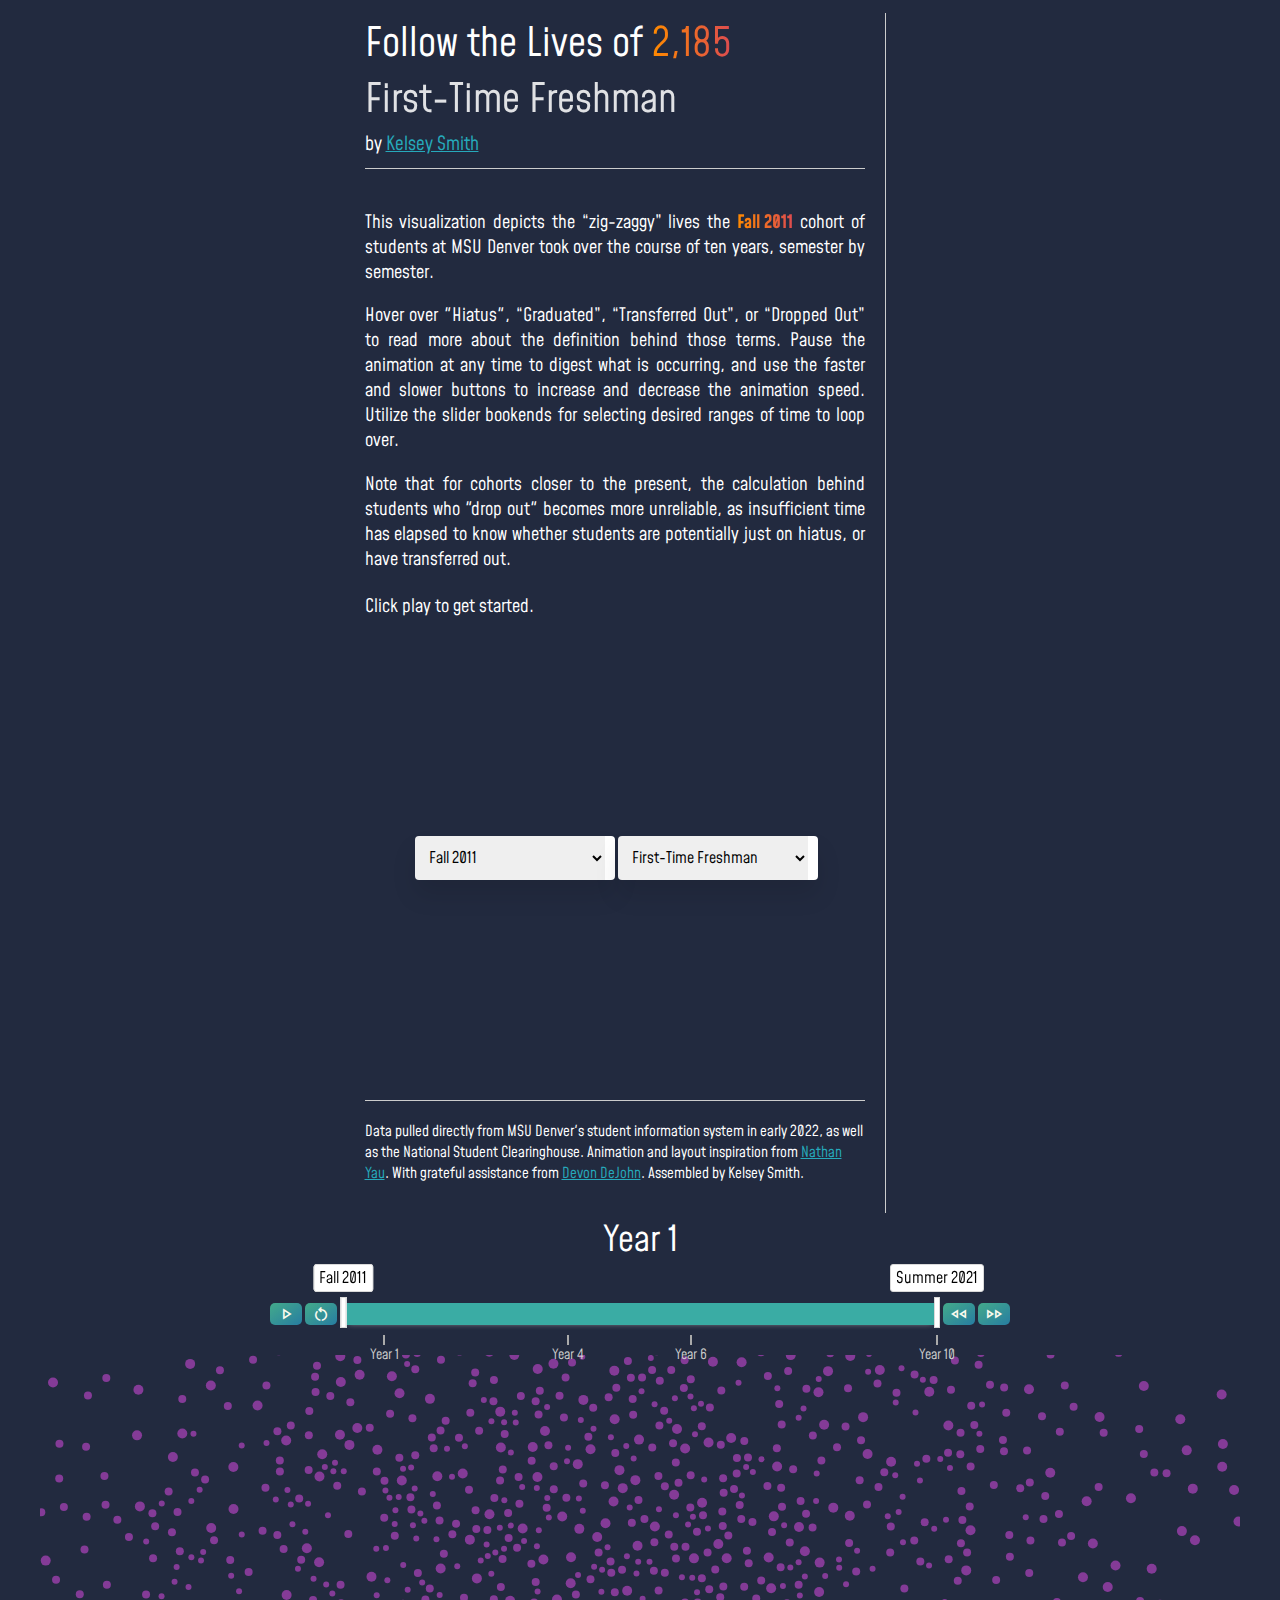
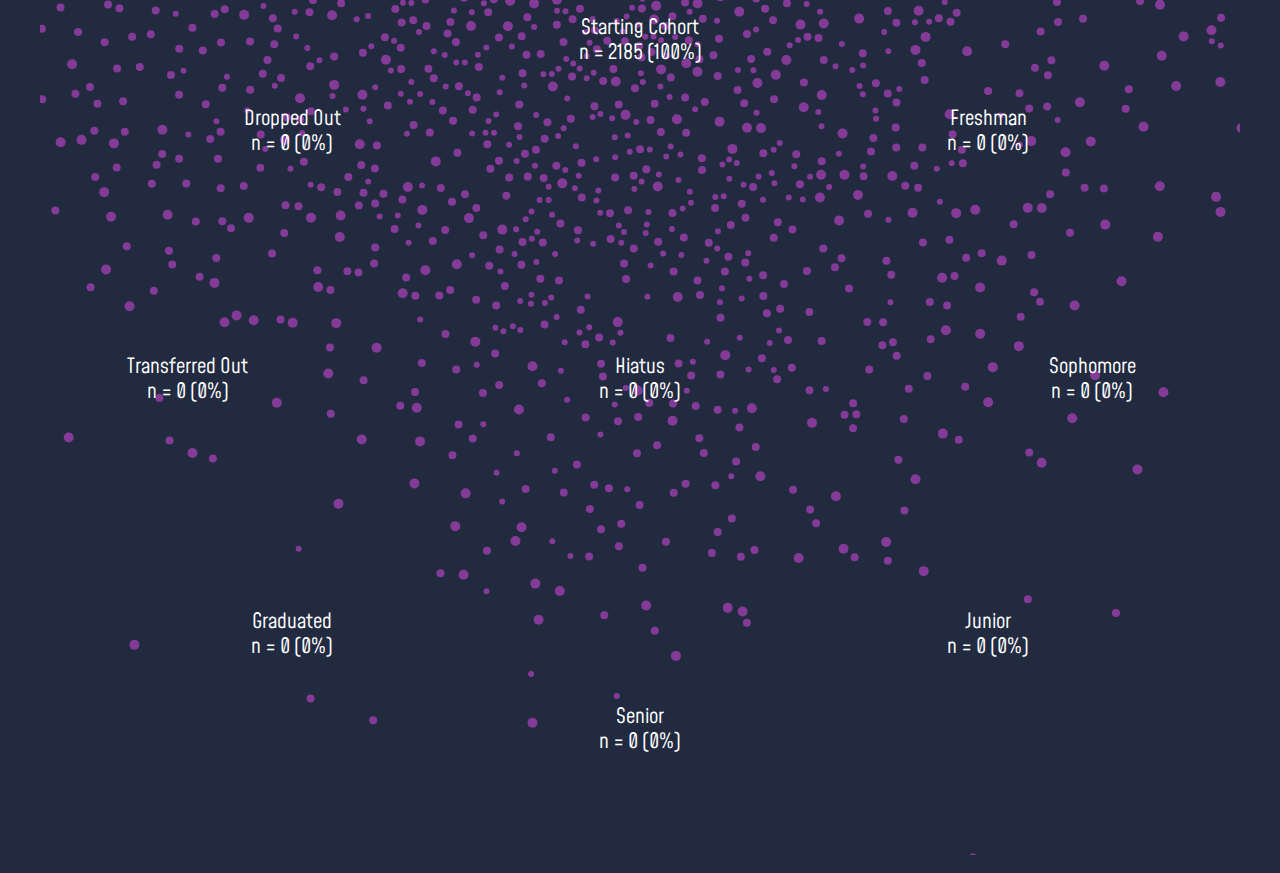
==== index.html @ 48edd8a7 "updates sabbatical terminology to hiatus" ====
<!DOCTYPE html>

<head>
  <meta charset="utf-8" />
  <title>The Lives of Students</title>
  <link rel="stylesheet" href="./style/style.css" type="text/css" media="screen" />
  <link rel="stylesheet" href="./style/nouislider.css" type="text/css" media="screen" />
  <!-- font for labels -->
  <link rel="preconnect" href="https://fonts.googleapis.com" />
  <link rel="preconnect" href="https://fonts.gstatic.com" crossorigin />
  <link
    href="https://fonts.googleapis.com/css2?family=Dosis&family=Mohave&family=Truculenta:opsz,wght@12..72,300&display=swap"
    rel="stylesheet" />
  <!-- end of font for labels -->
  <!-- button icons -->
  <link rel="stylesheet"
    href="https://fonts.googleapis.com/css2?family=Material+Symbols+Outlined:opsz,wght,FILL,GRAD@20..48,100..700,0..1,-50..200" />
  <!-- end of button icons -->
</head>

<div id="main-wrapper">
  <div id="sidebar">
    <h1>
      <div id="main-title">Follow the Lives of <span id="num-students">&nbsp;</span>
        <div id="cohort-type">&nbsp;</div>
      </div>
    </h1>
    <h5>
      <div id="author"> by <a href="mailto:ksmit258@msudenver.edu" style="color: #26a9bb">Kelsey Smith</a></div>
    </h5>
    <h3>
      <p>
        This visualization depicts the “zig-zaggy” lives the <span id="cohort-year" style="opacity: 0"></span> cohort
        of students at MSU Denver took over the course of ten years, semester by semester.
      </p>
      <p>
        Hover over "Hiatus", “Graduated”, “Transferred Out”, or “Dropped Out” to read more about the definition
        behind those terms.
        Pause the animation at any time to digest what is occurring, and use the faster and slower buttons to increase
        and decrease the animation speed.
        Utilize the slider bookends for selecting desired ranges of time to loop over.
      </p>
      <p>
        Note that for cohorts closer to the present, the calculation behind students who "drop out" becomes more
        unreliable,
        as
        insufficient time has elapsed to know whether students are potentially just on hiatus, or have transferred out.
      </p>
    </h3>
    <pre>
      <div id="starting-note"><span class="start"></span></div>
      <div id="time-notes"><span class="note"></span></div>
    </pre>
    <div id="drop-down-menu-container">
      <select id="select-cohort" class="select-cohort" onchange="changeDataSource(this)">
        <option value="201150">Fall 2011</option>
        <option value="201250">Fall 2012</option>
        <option value="201350">Fall 2013</option>
        <option value="201450">Fall 2014</option>
        <option value="201550">Fall 2015</option>
        <option value="201650">Fall 2016</option>
        <option value="201750">Fall 2017</option>
        <option value="201850">Fall 2018</option>
      </select>
      <select id="select-student-type" class="select-cohort" onchange="changeDataSource(this)">
        <option value="ftf">First-Time Freshman</option>
        <option value="trans">Transfer Students</option>
      </select>
    </div>

    <div id="source">
      Data pulled directly from MSU Denver's student information system in early 2022, as well as the National Student
      Clearinghouse. Animation and layout inspiration from
      <a href="https://flowingdata.com/2015/12/15/a-day-in-the-life-of-americans/" style="color: #26a9bb">Nathan
        Yau</a>. With grateful assistance from <a href="https://github.com/ddejohn" style="color: #26a9bb">Devon
        DeJohn</a>.
      Assembled by Kelsey Smith.
    </div>
  </div>
  <div id="animation-area">
    <h2 id="yrcount">Year <span class="cnt">1</span></h2>
    <div class="inline-div">
      <div id="left-button-container" style="font-variation-settings: 'FILL' 1, 'wght' 400, 'GRAD' 0; cursor: pointer">
        <button id="toggleId" class="material-symbols-outlined" style="font-size: 20px; color: #fbfbee"
          onclick="togglePlayPause()">play_arrow</button>
        <button id="reset" class="material-symbols-outlined"
          style="font-size: 20px; color: #fbfbee">restart_alt</button>
      </div>
      <div class="slidecontainer" style="text-align: center">
        <div id="termSlider"></div>
      </div>
      <div id="right-button-container" style="font-variation-settings: 'FILL' 1, 'wght' 400, 'GRAD' 0; cursor: pointer">
        <div class="spd-tooltip">
          <button id="slower" class="material-symbols-outlined" style="font-size: 20px; color: #fbfbee">
            fast_rewind
          </button>
          <span class="tooltiptext">
            <h4 id="transition-speed1">Transition Speed: <br><span class="spd"></span> seconds</h4>
          </span>
        </div>
        <div class="spd-tooltip">
          <button id="faster" class="material-symbols-outlined" style="font-size: 20px; color: #fbfbee">
            fast_forward
          </button>
          <span class="tooltiptext">
            <h4 id="transition-speed2">Transition Speed: <br><span class="spd"></span> seconds</h4>
          </span>
        </div>
      </div>
    </div>
    <div id="chart"></div>
  </div>
</div>

<!-- <script src="js/d3.v5.min.js"></script>
<script src="js/moving_bubbles_script.js" type="text/javascript"></script> -->

<script src="./js/nouislider.js" type="text/javascript"></script>
<script src="./js/d3.v5.min.js" type="text/javascript"></script>
<script src="./js/cohort_time_notes.js" type="text/javascript"></script>
<script src="./js/moving_bubbles.js" type="text/javascript"></script>
---- style/style.css ----
body {
  font-family: 'Mohave', sans-serif;
  background: #222a3f;
}

#main-wrapper {
  margin: auto;
  margin-top: 1%;
  width: 100%;
  text-align:center;
}
#sidebar{
  display: inline-block;
  width: 500px;
  margin-right: 30px;
  padding-right: 20px;
  border-right: 1px solid #ccc;
  height: 1200px;
  text-align: left;
}
#animation-area{
  vertical-align:top;
  display: inline-block;
  width: 1200px;
}
#time-notes {
  position: relative;
  color: #fff; 
  padding-left: 20px; 
  padding-right: 20px;
  font-style: italic;
  font-weight: 400; 
  font-size: 1.15em; 
  line-height: 1.4em;
  padding-top: 0px;
  padding-bottom: 0px;
  height: 110px;
}
#source {
  position: absolute;
  border-top: 1px solid #ccc;
  padding-top: 20px;
  top: 1100px;
  font-size: 15px;
  line-height: 1.4em;
  width: 500px;
  color: white;
}
#chart {
  margin: 0px auto;
}
#starting-note {
  font-weight: bold;
  font-size: 1.15em;
	padding: 3px 0px;
	font-weight: normal;
  text-align: left;
  margin-top: -40px;
  margin-bottom: 0px;
  color: #fff;
}
#left-button-container{
  margin-top: 20px;
  width: 25%;
  text-align: right;
  padding-right: 2.5px;
}
#right-button-container{
  margin-top: 20px;
  width: 25%;
  text-align: left;
  padding-left: 2.5px;
}
#toggleId, #slower, #reset, #faster{
  border-radius: 5px;
  /* padding: 1px 15px; */
  background-image: linear-gradient(to bottom right, #43AA8B, #277DA1);
  border: #277DA1;
}
#toggleId:hover, #slower:hover, #play:hover, #pause:hover, #reset:hover, #faster:hover{
  background-color: #ca7878;
  cursor: pointer;
  background-image: linear-gradient(to bottom right, #CE4257, #FF9B54);
}
#toggleId:active, #slower:active, #reset:active, #faster:active {
  transform: translateY(5px);
}
.inline-div {
  display: flex;
  text-align: center;
  margin-bottom: 0px;
}

#num-students {
  background: linear-gradient(to right, #ff8a00 0%, #dd4c4f 100%);
  -webkit-background-clip: text;
  -webkit-text-fill-color: transparent;
  display: inline-block;
  /* font-weight: bold; */
}

#cohort-year {
  /* background: linear-gradient(to bottom right, #43AA8B, #277DA1); */
  background: linear-gradient(to right, #ff8a00 0%, #dd4c4f 100%);
  -webkit-background-clip: text;
  -webkit-text-fill-color: transparent;
  display: inline-block;
  font-weight: bold;
}

/* Tooltip hover formatting */
div.tooltip {
  color: white;
  position: absolute;
  text-align: left;
  width: 200px;
  padding: 5px;
  font-size: 16px; 
  font-family: 'Mohave', sans-serif;;
  background: #267e79;
  border: 1px solid #5a6164;
  pointer-events: none;
  border-radius: 5px;
}

/* General text formatting */
text {
  font-size: 1.3em;
  fill: #fff;
}
h1 {
	font-size: 2.5em;
	padding: 3px 0px;
	font-weight: normal;
  text-align: left;
  margin-top: 0px;
  margin-bottom: 0px;
  color: #fff;
  /* border-bottom: 1px solid #ccc; */
}
h2 {
	font-size: 2.2em;
	padding: 3px 0px;
	font-weight: normal;
  text-align: center;
  margin-top: 0px;
  margin-bottom: 15px;
  color: #fff;
  display: inline-block;
  text-align: center;
}
h3 {
	font-size: 1.15em;
	padding: 3px 0px;
	font-weight: normal;
  text-align: justify;
  margin-top: 20px;
  margin-bottom: 0px;
  color: #fff;
}
h4 {
	font-size: 1em;
	padding: 3px 0px;
	font-weight: normal;
  text-align: center;
  margin-top:0px;
  margin-bottom: 0px;
  color: rgb(65, 65, 65);
}
h5 {
	font-size: 1.2em;
  padding-bottom: 10px;
	font-weight: normal;
  text-align: left;
  margin-top: 0px;
  margin-bottom: 0px;
  color: #fff;
  border-bottom: 1px solid #ccc;
}
text {
  font-size: 1.3em;
  fill: #fff;
}

.slidecontainer {
  width: 50%;
  text-align: center;
  /* font-size: 20px; */
  margin-left: 4px;
  margin-right: 4px;
  margin-top: 20px;
  margin-bottom: 30px;
  position: relative;
  align-items: center;
}

/* Simulation speed tooltip container */
.spd-tooltip {
  position: relative;
  display: inline-block;
}

/* Simulation speed tooltip text */
.spd-tooltip .tooltiptext {
  visibility: hidden;
  width: 114px;
  background-color: #b6cbd4;
  color: rgb(65, 65, 65);
  text-align: center;
  border-radius: 5px;

  /* Position the tooltip text */
  position: absolute;
  z-index: 1;
  top: 125%;
  left: 50%;
  margin-left: -60px;

  /* Fade in tooltip */
  opacity: 0;
  transition: opacity 0.3s;
}

/* Simulation speed hover text */
.spd-tooltip:hover .tooltiptext {
  visibility: visible;
  opacity: 1;
}

/* Drop-down menu */
.select-cohort {
  font-family: 'Mohave', sans-serif;
  font-size: 16px;
  position: relative;
  padding: 10px;
  border: none;
  border-right: 10px solid #fff;
  outline: none;
  width: 200px;
  border-radius: 4px;
  box-shadow: 0 15px 25px rgba(0, 0, 0, 0.1);
}

#drop-down-menu-container{
  margin-left: 50px; /* [Sidebar width - 2 x drop-down width] / 2) */
}

/* Whitespace for timeNotes so the drop-downs won't shift */
pre {
  font-family: 'Mohave', sans-serif;
  width: 500px;
  white-space: pre-wrap;       /* Since CSS 2.1 */
  white-space: -moz-pre-wrap;  /* Mozilla, since 1999 */
  white-space: -pre-wrap;      /* Opera 4-6 */
  white-space: -o-pre-wrap;    /* Opera 7 */
  word-wrap: break-word;       /* Internet Explorer 5.5+ */
}
---- style/nouislider.css ----
/* 
Functional styling;
These styles are required for noUiSlider to function.
You don't need to change these rules to apply your design.
 */
 .noUi-target,
 .noUi-target * {
   -webkit-touch-callout: none;
   -webkit-tap-highlight-color: rgba(0, 0, 0, 0);
   -webkit-user-select: none;
   -ms-touch-action: none;
   touch-action: none;
   -ms-user-select: none;
   -moz-user-select: none;
   user-select: none;
   -moz-box-sizing: border-box;
   box-sizing: border-box;
 }
 .noUi-target {
   position: relative;
 }
 .noUi-base,
 .noUi-connects {
   width: 100%;
   height: 100%;
   position: relative;
   z-index: 1;
 }
 /* Wrapper for all connect elements. */
 .noUi-connects {
   overflow: hidden;
   z-index: 0;
 }
 .noUi-connect,
 .noUi-origin {
   will-change: transform;
   position: absolute;
   z-index: 1;
   top: 0;
   right: 0;
   height: 100%;
   width: 100%;
   -ms-transform-origin: 0 0;
   -webkit-transform-origin: 0 0;
   -webkit-transform-style: preserve-3d;
   transform-origin: 0 0;
   transform-style: flat;
 }
 /* Offset direction */
 .noUi-txt-dir-rtl.noUi-horizontal .noUi-origin {
   left: 0;
   right: auto;
 }
 /* Give origins 0 height/width so they don't interfere with clicking the connect elements. */
 .noUi-vertical .noUi-origin {
   top: -100%;
   width: 0;
 }
 .noUi-horizontal .noUi-origin {
   height: 0;
 }
 .noUi-handle {
   -webkit-backface-visibility: hidden;
   backface-visibility: hidden;
   position: absolute;
 }
 .noUi-touch-area {
   height: 100%;
   width: 100%;
 }
 .noUi-state-tap .noUi-connect,
 .noUi-state-tap .noUi-origin {
   -webkit-transition: transform 0.3s;
   transition: transform 0.3s;
 }
 .noUi-state-drag * {
   cursor: inherit !important;
 }
 /* Slider size and handle placement; */
 .noUi-horizontal {
   height: 22px;
 }
 .noUi-horizontal .noUi-handle {
   width: 6px;
   height: 31px;
   right: -3px;
   top: -6px;
 }
 .noUi-vertical {
   width: 18px;
 }
 .noUi-vertical .noUi-handle {
   width: 28px;
   height: 34px;
   right: -6px;
   bottom: -17px;
 }
 .noUi-txt-dir-rtl.noUi-horizontal .noUi-handle {
   left: -17px;
   right: auto;
 }
 /* Styling; Giving the connect element a border radius causes issues with using transform: scale */
 .noUi-target {
   background: #FAFAFA;
   border-radius: 4px;
   /* border: 1px solid #D3D3D3; */
   box-shadow: inset 0 1px 1px #F0F0F0, 0 3px 6px -5px #BBB;
 }
 .noUi-connects {
   border-radius: 3px;
 }
 .noUi-connect {
   background: #3aaca4;
 }
 /* Handles and cursors; */
 .noUi-draggable {
   cursor: ew-resize;
 }
 .noUi-vertical .noUi-draggable {
   cursor: ns-resize;
 }
 .noUi-handle {
   border: 0.5px solid #d9d9d9;
   border-radius: 0px;
   background: #FFF;
   cursor: default;
   /* box-shadow: inset 0 0 1px #FFF, inset 0 1px 7px #EBEBEB, 0 3px 6px -3px #BBB; */
 }
 .noUi-active {
   box-shadow: inset 0 0 1px #FFF, inset 0 1px 7px #DDD, 0 3px 6px -3px #BBB;
 }

 /* Handle stripes*/
 /* .noUi-handle:before,
 .noUi-handle:after {
   content: "";
   display: block;
   position: absolute;
   height: 14px;
   width: 1px;
   background: #E8E7E6;
   left: 14px;
   top: 6px;
 }
 .noUi-handle:after {
   left: 17px;
 }
 .noUi-vertical .noUi-handle:before,
 .noUi-vertical .noUi-handle:after {
   width: 14px;
   height: 1px;
   left: 6px;
   top: 14px;
 }
 .noUi-vertical .noUi-handle:after {
   top: 17px;
 } */

 /* Disabled state*/
 [disabled] .noUi-connect {
   background: #B8B8B8;
 }
 [disabled].noUi-target,
 [disabled].noUi-handle,
 [disabled] .noUi-handle {
   cursor: not-allowed;
 }
 /* Base; */
 .noUi-pips,
 .noUi-pips * {
   -moz-box-sizing: border-box;
   box-sizing: border-box;
 }
 .noUi-pips {
   position: absolute;
   color: #ccc;
 }
 /* Values; */
 .noUi-value {
   position: absolute;
   white-space: nowrap;
   text-align: center;
 }
 .noUi-value-sub {
   color: #ccc;
   font-size: 14px;
 }
 /* Markings; */
 .noUi-marker {
   position: absolute;
   background: #CCC;
 }
 .noUi-marker-sub {
   background: #AAA;
 }
 .noUi-marker-large {
   background: #AAA;
 }
 /* Horizontal layout; */
 .noUi-pips-horizontal {
   padding: 10px 0;
   height: 80px;
   top: 100%;
   left: 0;
   width: 100%;
 }
 .noUi-value-horizontal {
   -webkit-transform: translate(-50%, 50%);
   transform: translate(-50%, 50%);
 }
 .noUi-rtl .noUi-value-horizontal {
   -webkit-transform: translate(50%, 50%);
   transform: translate(50%, 50%);
 }
 .noUi-marker-horizontal.noUi-marker {
   margin-left: -1px;
   width: 2px;
   height: 5px;
 }
 .noUi-marker-horizontal.noUi-marker-sub {
   height: 10px;
 }
 .noUi-marker-horizontal.noUi-marker-large {
   height: 15px;
 }
 /* Vertical layout; */
 .noUi-pips-vertical {
   padding: 0 10px;
   height: 100%;
   top: 0;
   left: 100%;
 }
 .noUi-value-vertical {
   -webkit-transform: translate(0, -50%);
   transform: translate(0, -50%);
   padding-left: 25px;
 }
 .noUi-rtl .noUi-value-vertical {
   -webkit-transform: translate(0, 50%);
   transform: translate(0, 50%);
 }
 .noUi-marker-vertical.noUi-marker {
   width: 5px;
   height: 2px;
   margin-top: -1px;
 }
 .noUi-marker-vertical.noUi-marker-sub {
   width: 10px;
 }
 .noUi-marker-vertical.noUi-marker-large {
   width: 15px;
 }
 .noUi-tooltip {
   display: block;
   position: absolute;
   border: 1px solid #D9D9D9;
   border-radius: 3px;
   background: #fff;
   color: #000;
   padding: 2px 5px;
   text-align: center;
   white-space: nowrap;
 }
 .noUi-horizontal .noUi-tooltip {
   -webkit-transform: translate(-50%, 0);
   transform: translate(-50%, 0);
   left: 50%;
   bottom: 120%;
 }
 .noUi-vertical .noUi-tooltip {
   -webkit-transform: translate(0, -50%);
   transform: translate(0, -50%);
   top: 50%;
   right: 120%;
 }
 .noUi-horizontal .noUi-origin > .noUi-tooltip {
   -webkit-transform: translate(50%, 0);
   transform: translate(50%, 0);
   left: auto;
   bottom: 10px;
 }
 .noUi-vertical .noUi-origin > .noUi-tooltip {
   -webkit-transform: translate(0, -18px);
   transform: translate(0, -18px);
   top: auto;
   right: 28px;
 }
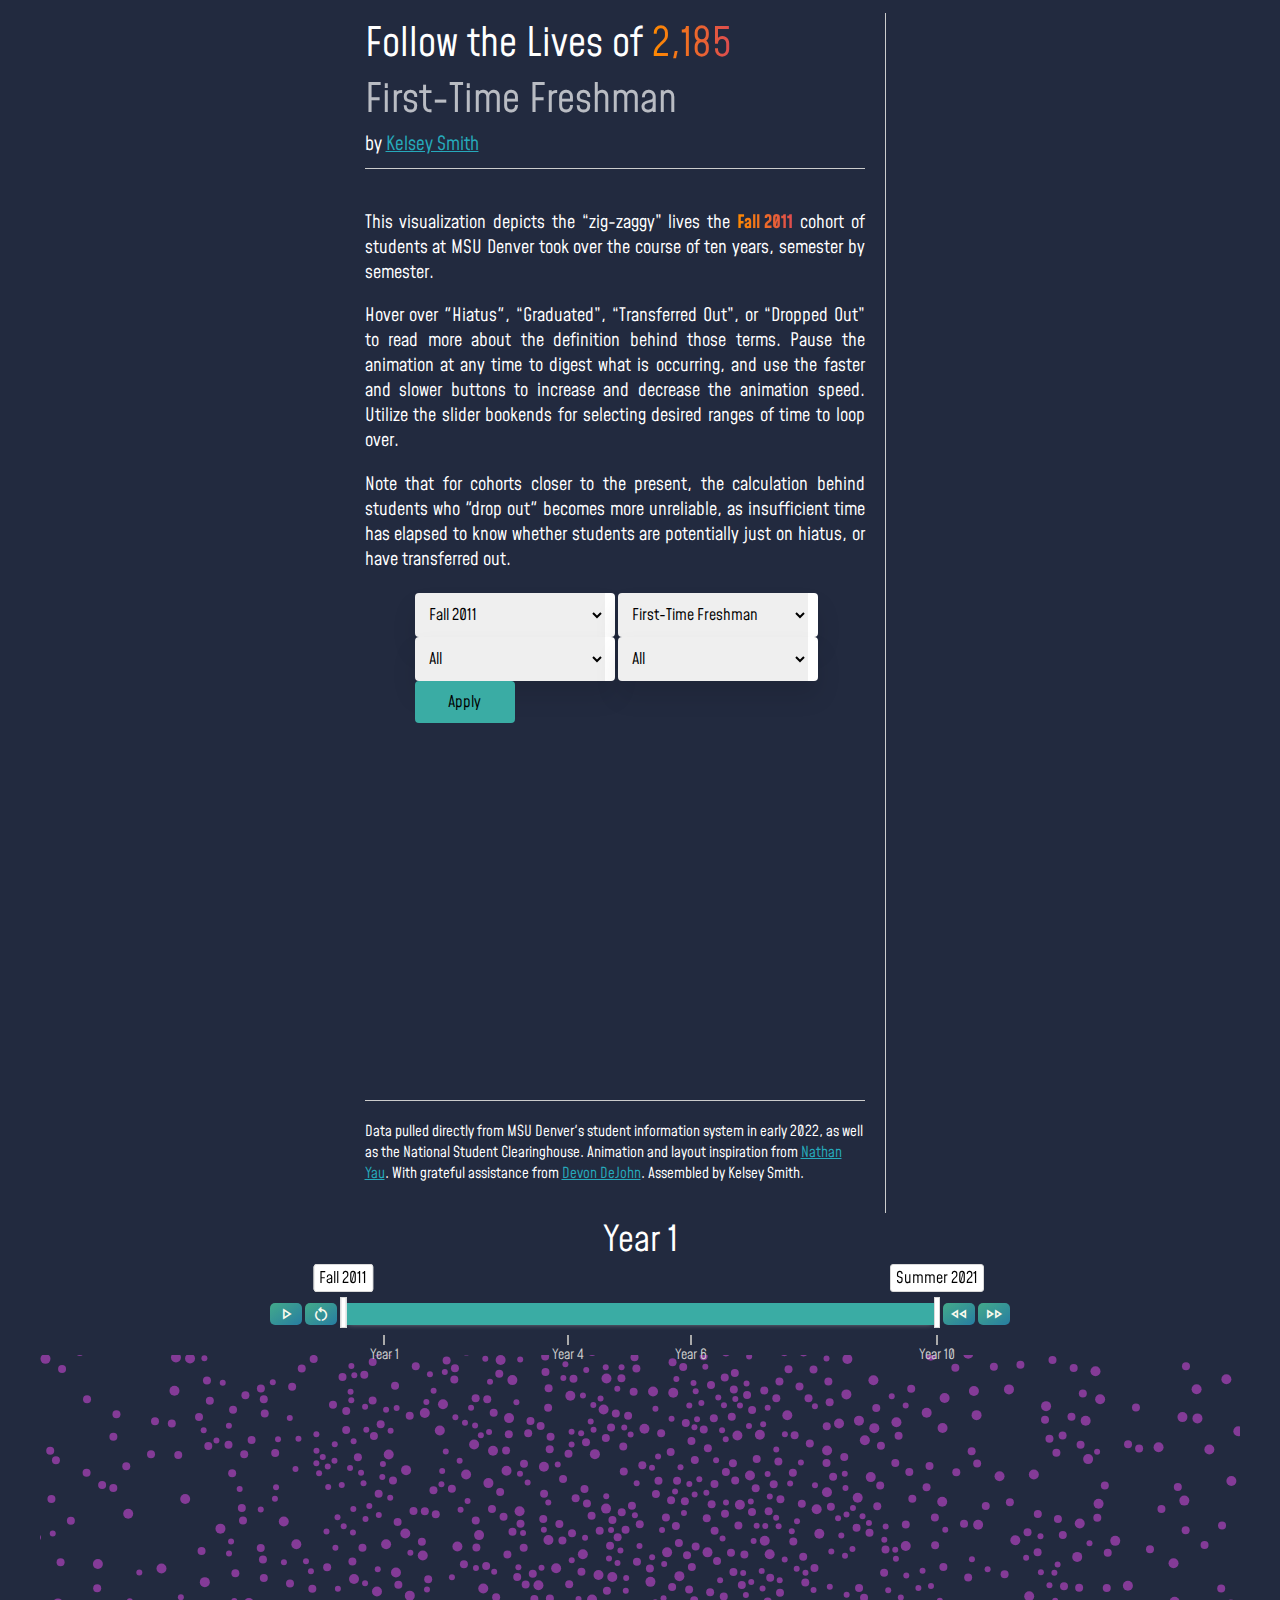
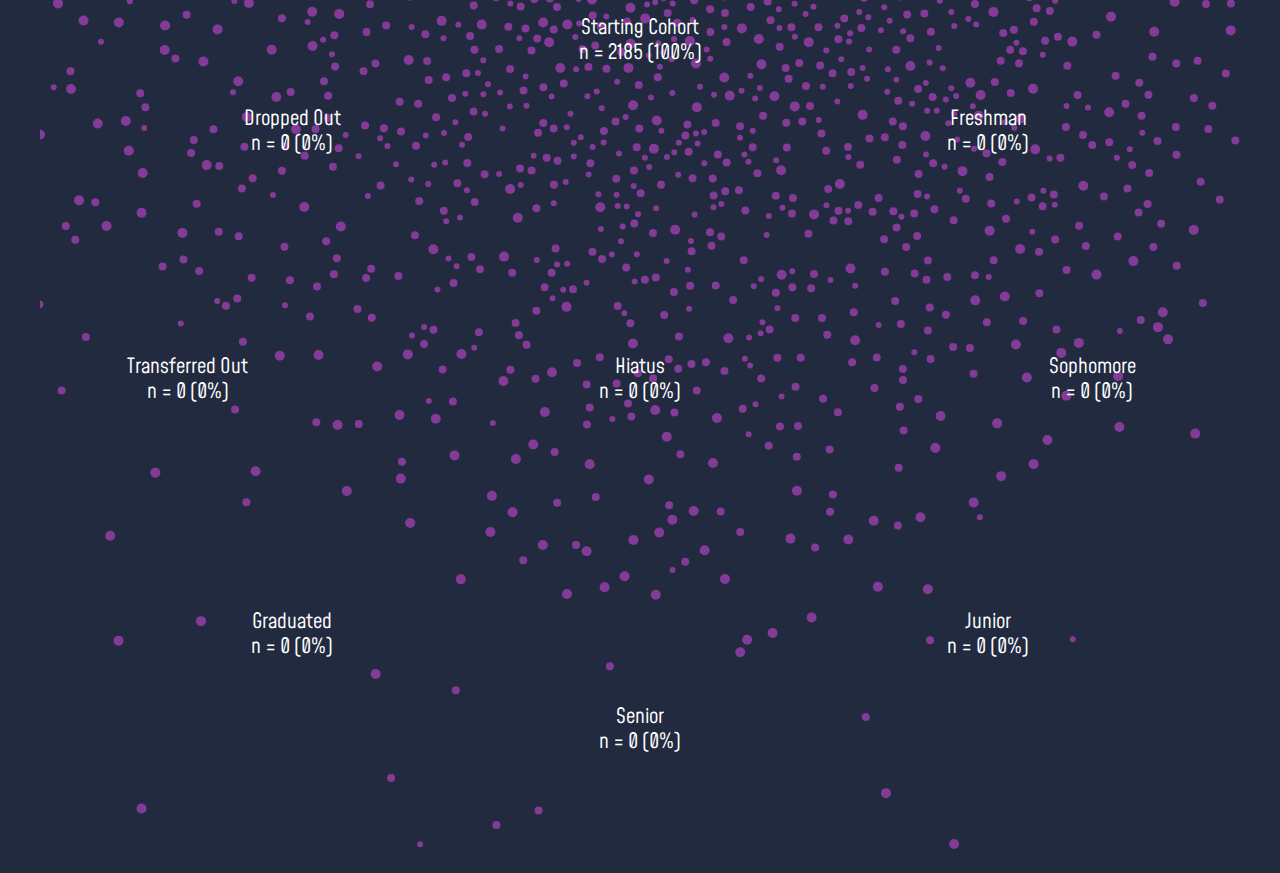
==== commit 6acf06e4: "removes time notes, adds data set filtering functionality" ====
--- a/index.html
+++ b/index.html
@@ -47,12 +47,8 @@
         insufficient time has elapsed to know whether students are potentially just on hiatus, or have transferred out.
       </p>
     </h3>
-    <pre>
-      <div id="starting-note"><span class="start"></span></div>
-      <div id="time-notes"><span class="note"></span></div>
-    </pre>
     <div id="drop-down-menu-container">
-      <select id="select-cohort" class="select-cohort" onchange="changeDataSource(this)">
+      <select id="select-cohort" class="select-cohort">
         <option value="201150">Fall 2011</option>
         <option value="201250">Fall 2012</option>
         <option value="201350">Fall 2013</option>
@@ -62,10 +58,21 @@
         <option value="201750">Fall 2017</option>
         <option value="201850">Fall 2018</option>
       </select>
-      <select id="select-student-type" class="select-cohort" onchange="changeDataSource(this)">
+      <select id="select-student-type" class="select-cohort">
         <option value="ftf">First-Time Freshman</option>
         <option value="trans">Transfer Students</option>
       </select>
+      <select id="select-sex" class="select-cohort">
+        <option value="All">All</option>
+        <option value="F">Female</option>
+        <option value="M">Male</option>
+      </select>
+      <select id="select-time-status" class="select-cohort">
+        <option value="All">All</option>
+        <option value="UG Full-Time">Full-Time</option>
+        <option value="UG Part-Time">Part-Time</option>
+      </select>
+      <button id="apply-button" onclick="resetAnimation()">Apply</button>
     </div>
 
     <div id="source">
@@ -117,5 +124,6 @@
 
 <script src="./js/nouislider.js" type="text/javascript"></script>
 <script src="./js/d3.v5.min.js" type="text/javascript"></script>
+<script src="./js/helper_functions.js" type="text/javascript"></script>
 <script src="./js/cohort_time_notes.js" type="text/javascript"></script>
 <script src="./js/moving_bubbles.js" type="text/javascript"></script>--- a/style/style.css
+++ b/style/style.css
@@ -254,4 +254,17 @@
   white-space: -pre-wrap;      /* Opera 4-6 */
   white-space: -o-pre-wrap;    /* Opera 7 */
   word-wrap: break-word;       /* Internet Explorer 5.5+ */
+}
+
+#apply-button {
+  background-color: #3aaca4;
+  font-family: 'Mohave', sans-serif;
+  font-size: 16px;
+  position: relative;
+  padding: 10px;
+  border: none;
+  outline: none;
+  width: 100px;
+  border-radius: 4px;
+  cursor: pointer;
 }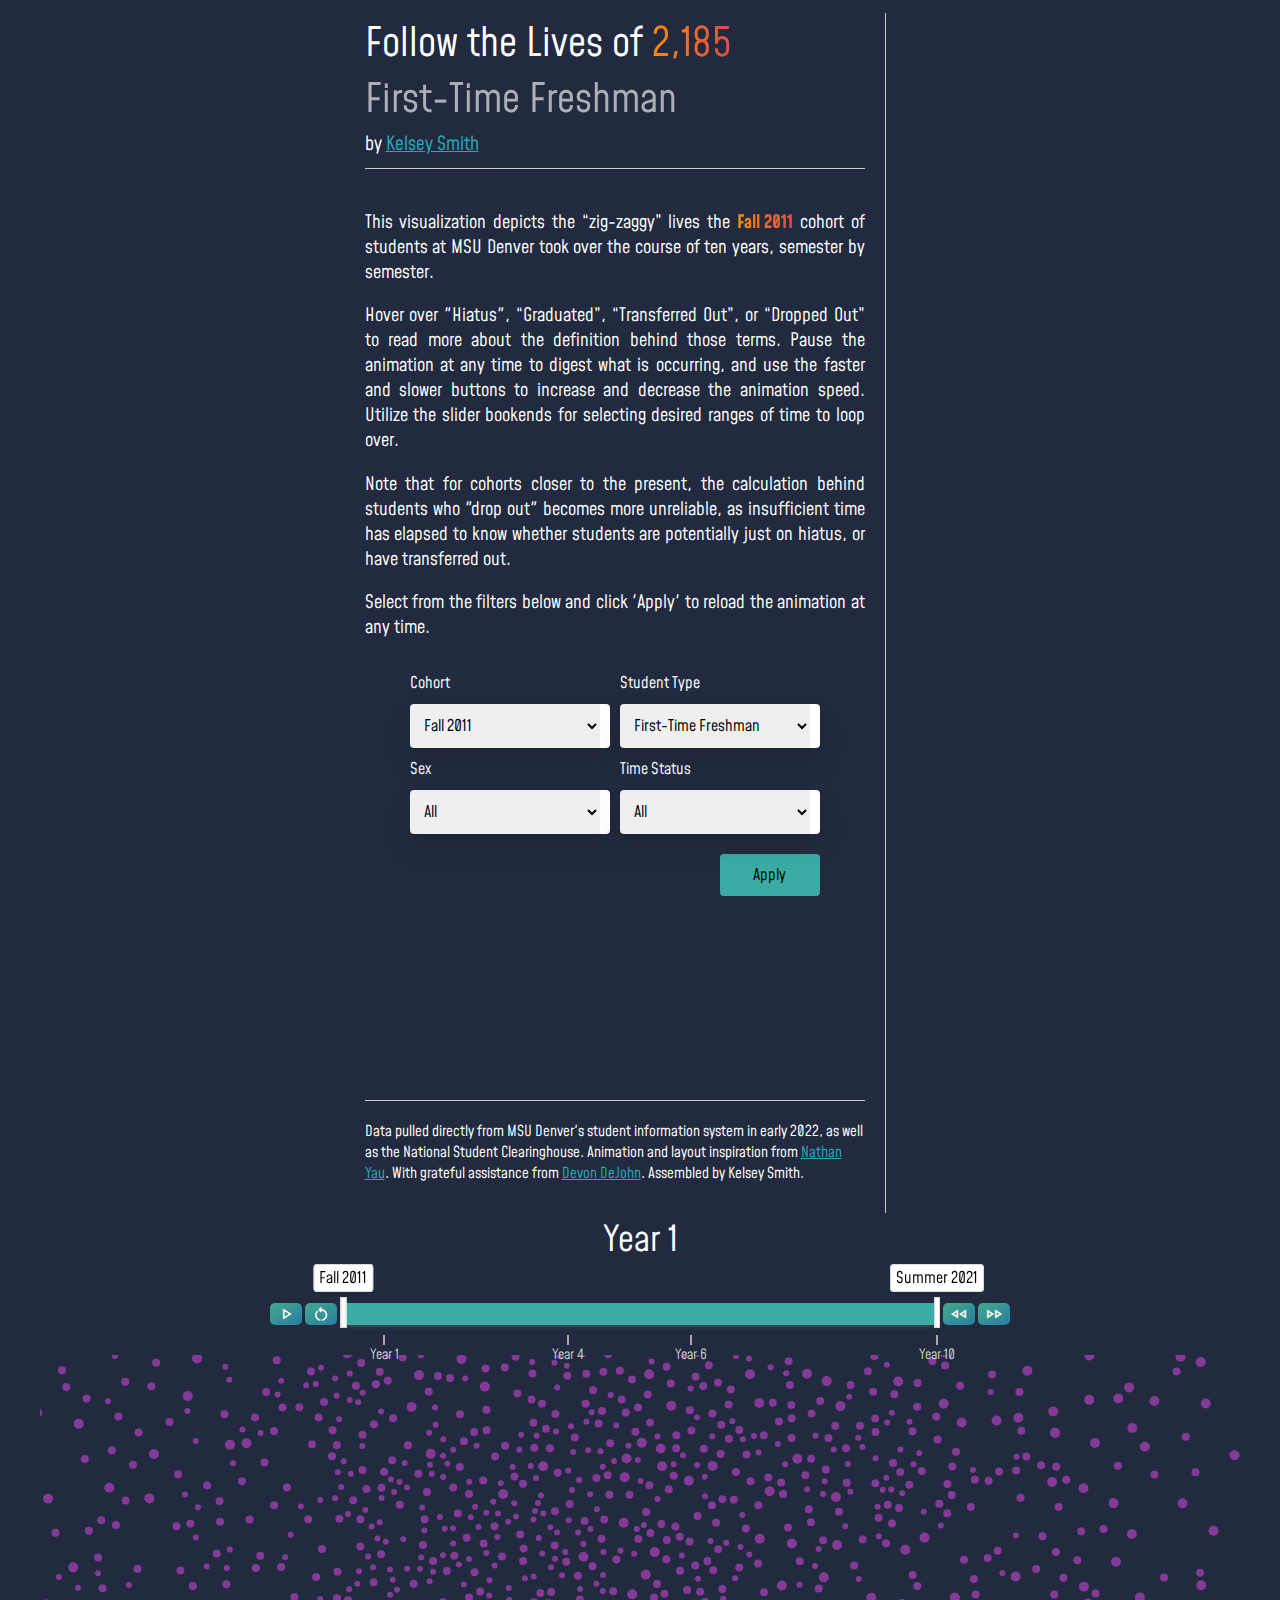
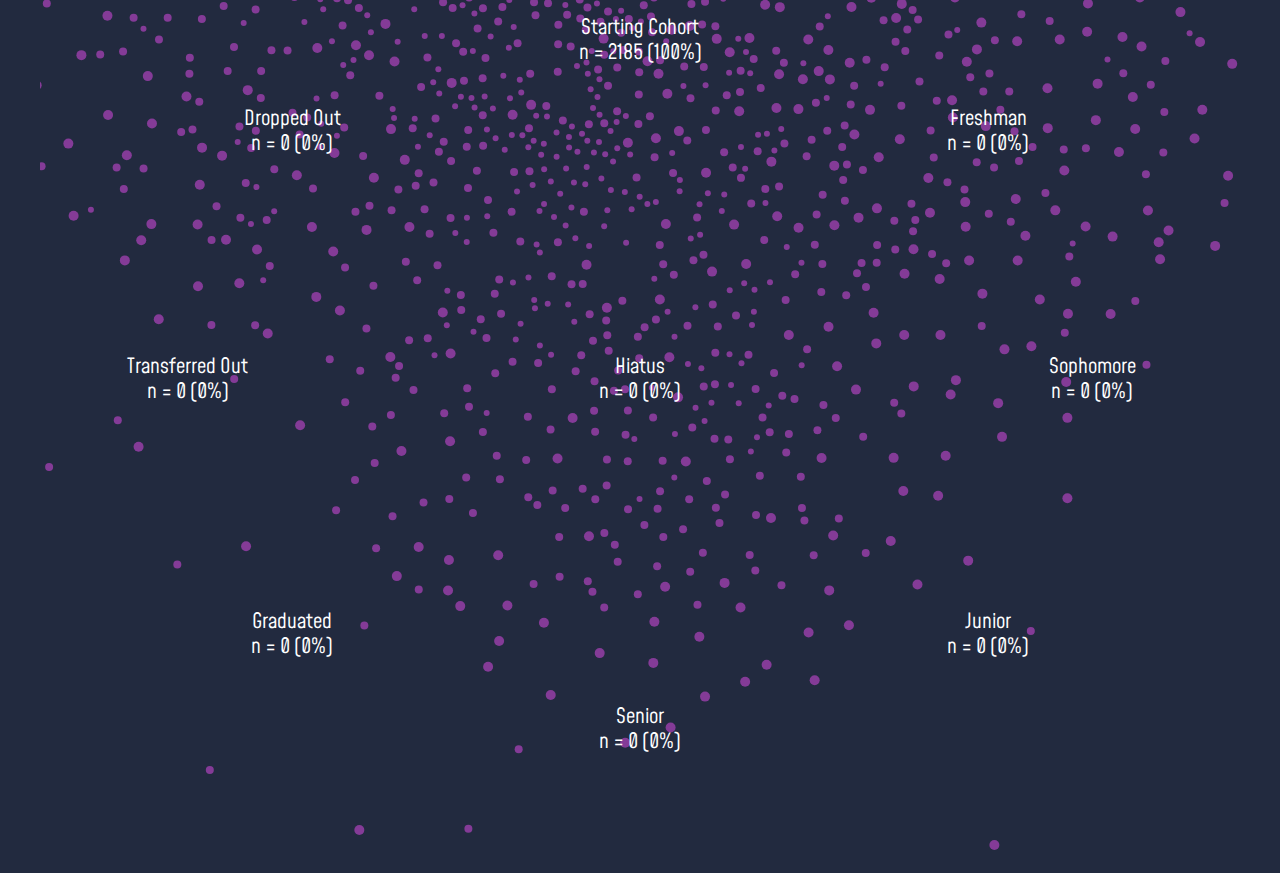
==== commit e25abbfa: "filter styling" ====
--- a/index.html
+++ b/index.html
@@ -46,9 +46,12 @@
         as
         insufficient time has elapsed to know whether students are potentially just on hiatus, or have transferred out.
       </p>
+      <p>Select from the filters below and click 'Apply' to reload the animation at any time.</p>
     </h3>
-    <div id="drop-down-menu-container">
-      <select id="select-cohort" class="select-cohort">
+    <div id="filter-container">
+      <div class="filter-headers">Cohort</div>
+      <div class="filter-headers">Student Type</div>
+      <select id="select-cohort" class="drop-down-menu">
         <option value="201150">Fall 2011</option>
         <option value="201250">Fall 2012</option>
         <option value="201350">Fall 2013</option>
@@ -58,20 +61,25 @@
         <option value="201750">Fall 2017</option>
         <option value="201850">Fall 2018</option>
       </select>
-      <select id="select-student-type" class="select-cohort">
+      <select id="select-student-type" class="drop-down-menu">
         <option value="ftf">First-Time Freshman</option>
         <option value="trans">Transfer Students</option>
       </select>
-      <select id="select-sex" class="select-cohort">
+      <div class="filter-headers">Sex</div>
+      <div class="filter-headers">Time Status</div>
+      <select id="select-sex" class="drop-down-menu">
         <option value="All">All</option>
         <option value="F">Female</option>
         <option value="M">Male</option>
       </select>
-      <select id="select-time-status" class="select-cohort">
+      <select id="select-time-status" class="drop-down-menu">
         <option value="All">All</option>
         <option value="UG Full-Time">Full-Time</option>
         <option value="UG Part-Time">Part-Time</option>
       </select>
+      <div class="filter-headers"></div>
+      <div class="filter-headers"></div>
+      <div></div>
       <button id="apply-button" onclick="resetAnimation()">Apply</button>
     </div>
 
--- a/style/style.css
+++ b/style/style.css
@@ -94,6 +94,7 @@
 #num-students {
   background: linear-gradient(to right, #ff8a00 0%, #dd4c4f 100%);
   -webkit-background-clip: text;
+  background-clip: text;
   -webkit-text-fill-color: transparent;
   display: inline-block;
   /* font-weight: bold; */
@@ -103,6 +104,7 @@
   /* background: linear-gradient(to bottom right, #43AA8B, #277DA1); */
   background: linear-gradient(to right, #ff8a00 0%, #dd4c4f 100%);
   -webkit-background-clip: text;
+  background-clip: text;
   -webkit-text-fill-color: transparent;
   display: inline-block;
   font-weight: bold;
@@ -227,8 +229,20 @@
   opacity: 1;
 }
 
+/* #drop-down-menu-container{
+  margin-left: 50px; } /* [Sidebar width - 2 x drop-down width] / 2) */
+
+#filter-container {
+  display: grid;
+  grid-template-columns: auto auto;
+  column-gap: 10px;
+  row-gap: 10px;
+  padding: 10px;
+  justify-content: center;
+}
+
 /* Drop-down menu */
-.select-cohort {
+.drop-down-menu {
   font-family: 'Mohave', sans-serif;
   font-size: 16px;
   position: relative;
@@ -241,8 +255,9 @@
   box-shadow: 0 15px 25px rgba(0, 0, 0, 0.1);
 }
 
-#drop-down-menu-container{
-  margin-left: 50px; /* [Sidebar width - 2 x drop-down width] / 2) */
+.filter-headers {
+  color: #fff;
+  text-align: flex-start;
 }
 
 /* Whitespace for timeNotes so the drop-downs won't shift */
@@ -260,11 +275,11 @@
   background-color: #3aaca4;
   font-family: 'Mohave', sans-serif;
   font-size: 16px;
-  position: relative;
   padding: 10px;
   border: none;
   outline: none;
   width: 100px;
   border-radius: 4px;
   cursor: pointer;
+  margin-left: 100px;
 }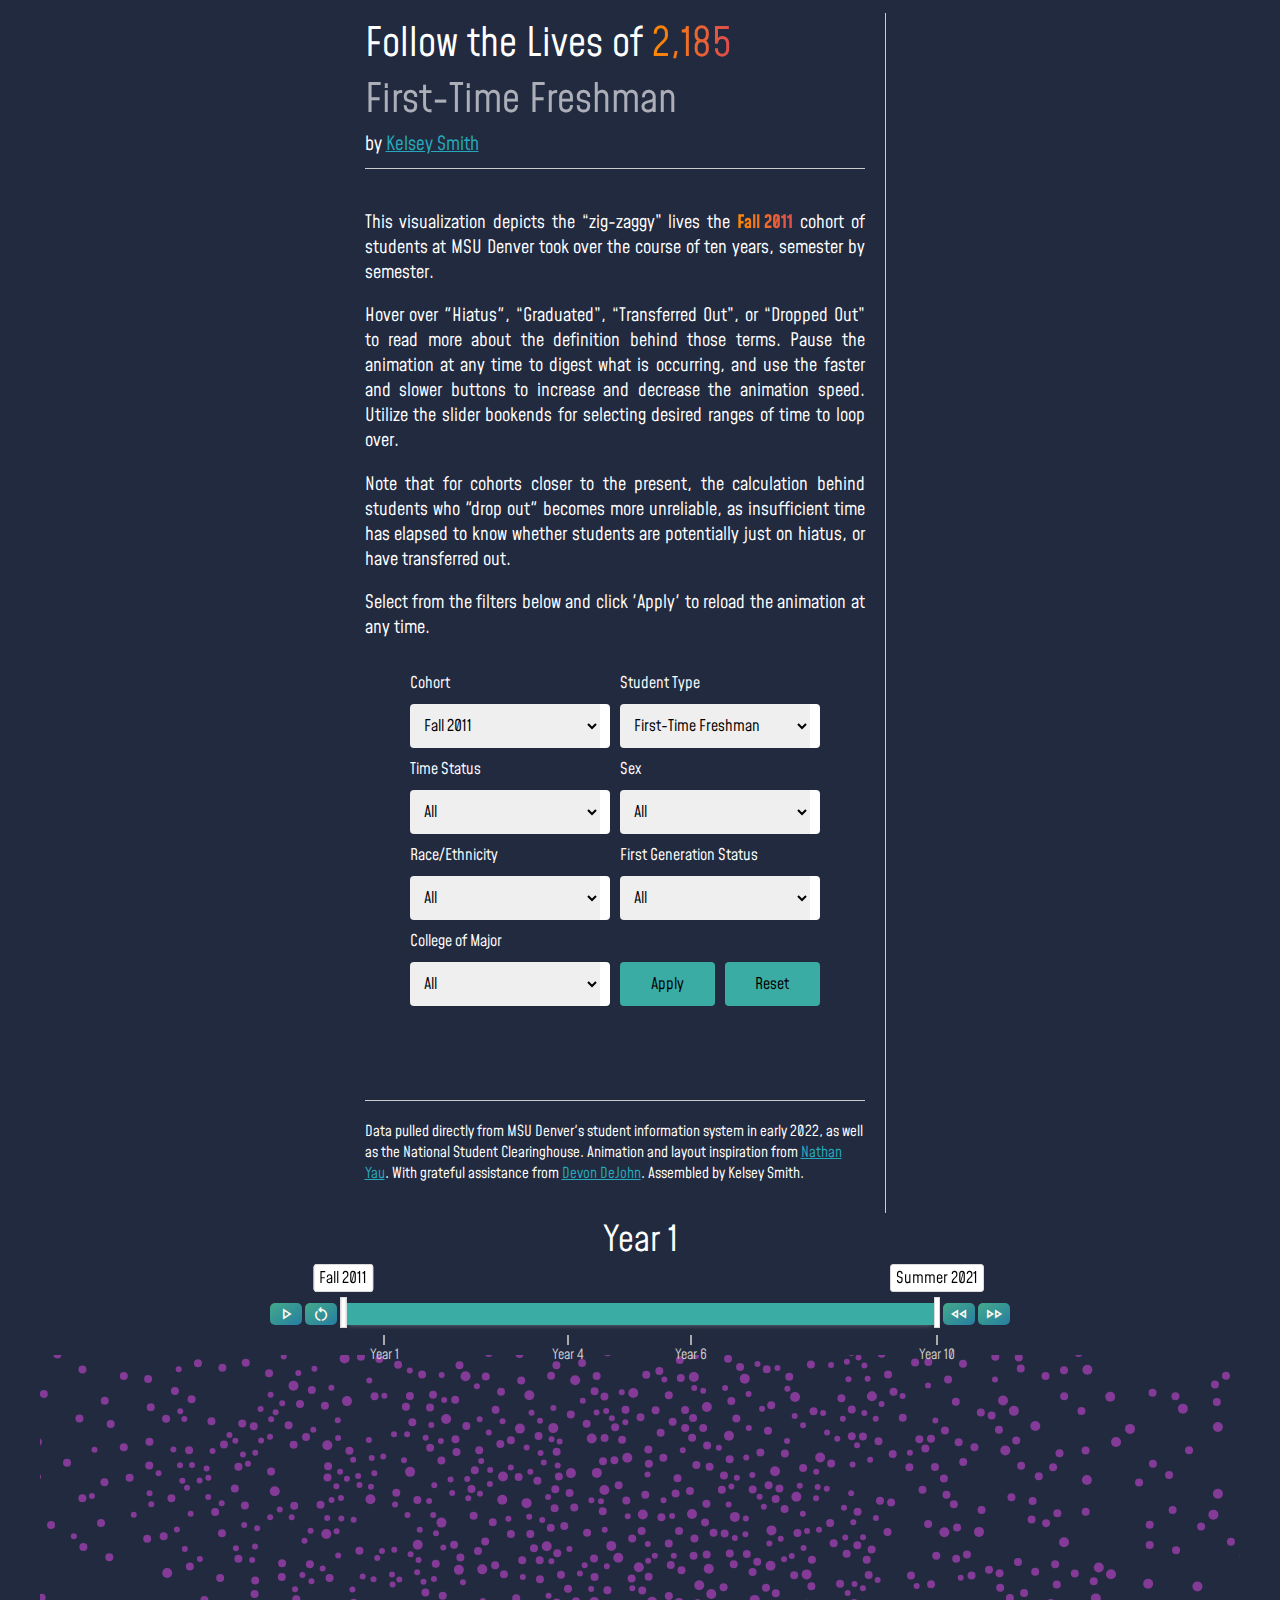
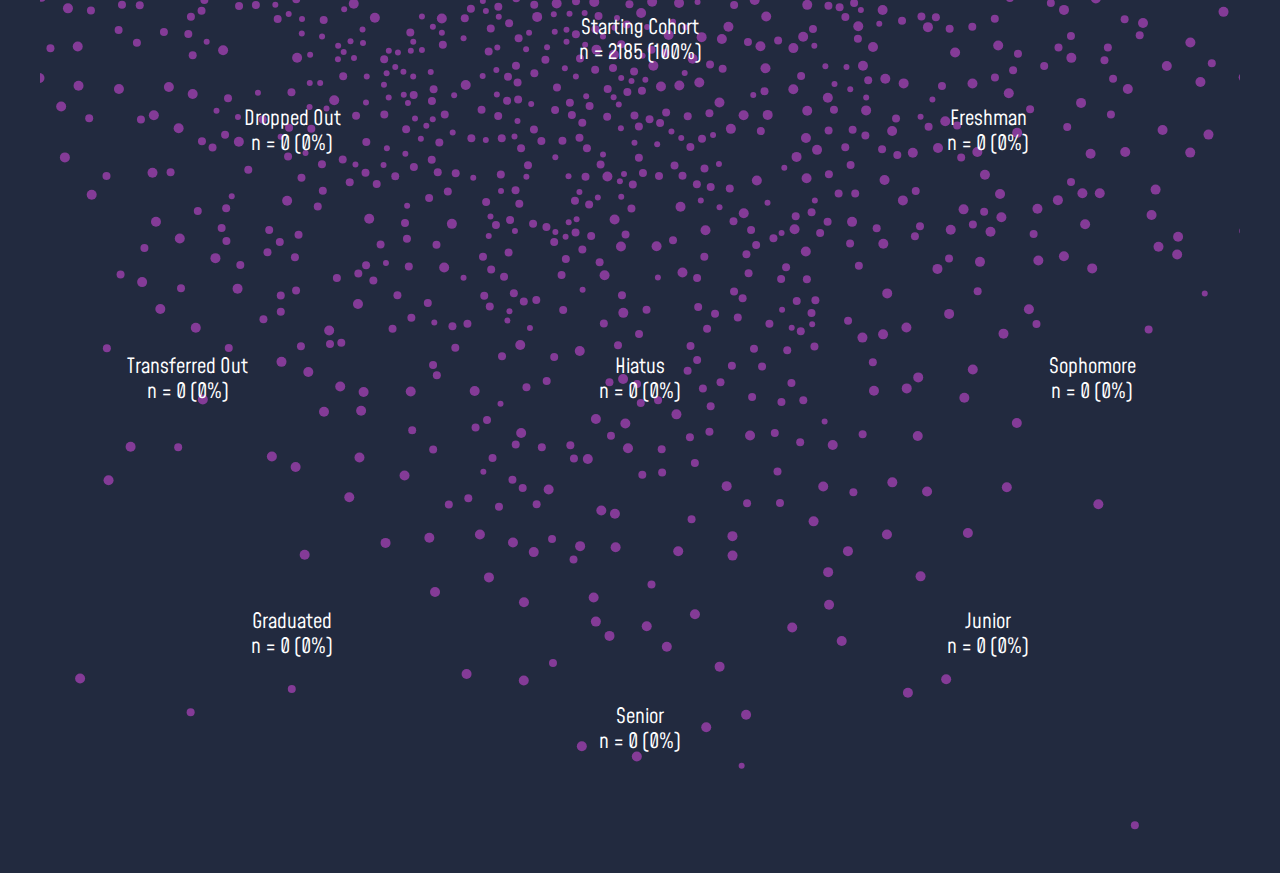
==== commit 51e906a8: "adjusts layout for filters, updates data sets" ====
--- a/index.html
+++ b/index.html
@@ -49,8 +49,11 @@
       <p>Select from the filters below and click 'Apply' to reload the animation at any time.</p>
     </h3>
     <div id="filter-container">
+      <!-- Row 1 -->
       <div class="filter-headers">Cohort</div>
+      <div class="grid-spacer"></div>
       <div class="filter-headers">Student Type</div>
+      <!-- Row 2 -->
       <select id="select-cohort" class="drop-down-menu">
         <option value="201150">Fall 2011</option>
         <option value="201250">Fall 2012</option>
@@ -61,26 +64,69 @@
         <option value="201750">Fall 2017</option>
         <option value="201850">Fall 2018</option>
       </select>
+      <div class="grid-spacer"></div>
       <select id="select-student-type" class="drop-down-menu">
         <option value="ftf">First-Time Freshman</option>
         <option value="trans">Transfer Students</option>
       </select>
+      <!-- Row 3 -->
+      <div class="filter-headers">Time Status</div>
+      <div class="grid-spacer"></div>
       <div class="filter-headers">Sex</div>
-      <div class="filter-headers">Time Status</div>
+      <!-- Row 4 -->
+      <select id="select-time-status" class="drop-down-menu">
+        <option value="All">All</option>
+        <option value="UG Full-Time">Full-Time</option>
+        <option value="UG Part-Time">Part-Time</option>
+      </select>
+      <div class="grid-spacer"></div>
       <select id="select-sex" class="drop-down-menu">
         <option value="All">All</option>
         <option value="F">Female</option>
         <option value="M">Male</option>
       </select>
-      <select id="select-time-status" class="drop-down-menu">
+      <!-- Row 5 -->
+      <div class="filter-headers">Race/Ethnicity</div>
+      <div class="grid-spacer"></div>
+      <div class="filter-headers">First Generation Status</div>
+      <!-- Row 6 -->
+      <select id="select-race-ethnicity" class="drop-down-menu">
         <option value="All">All</option>
-        <option value="UG Full-Time">Full-Time</option>
-        <option value="UG Part-Time">Part-Time</option>
+        <option value="African American">African American</option>
+        <option value="American Indian/Alaskan Native">American Indian/Alaskan Native</option>
+        <option value="Asian">Asian</option>
+        <option value="Hispanic">Hispanic</option>
+        <option value="International Student">International Student</option>
+        <option value="Missing/Unknown">Missing/Unknown</option>
+        <option value="Native Hawaiian/Pacific Islander">Native Hawaiian/Pacific Islander</option>
+        <option value="Two or More Races">Two or More Races</option>
+        <option value="White">White</option>
       </select>
+      <div class="grid-spacer"></div>
+      <select id="select-first-gen-status" class="drop-down-menu">
+        <option value="All">All</option>
+        <option value="1GY">First Generation Student</option>
+        <option value="1GN">Not First Generation Student</option>
+        <option value="1GX">Unknown First Generation Status</option>
+      </select>
+      <!-- Row 7 -->
+      <div class="filter-headers">College of Major</div>
+      <div class="grid-spacer"></div>
       <div class="filter-headers"></div>
-      <div class="filter-headers"></div>
-      <div></div>
+      <!-- Row 8 -->
+      <select id="select-college-of-major" class="drop-down-menu">
+        <option value="All">All</option>
+        <option value="College of Business">College of Business</option>
+        <option value="College Health Applied Science">College of Health and Applied Science</option>
+        <option value="College Letters Arts Sciences">College of Letters, Arts, and Sciences</option>
+        <option value="School of Education">School of Education</option>
+        <option value="School of Hospitality">School of Hospitality</option>
+      </select>
+      <div class="grid-spacer"></div>
       <button id="apply-button" onclick="resetAnimation()">Apply</button>
+      <div class="grid-spacer"></div>
+      <button id="apply-button" onclick="resetDropdowns()">Reset</button>
+
     </div>
 
     <div id="source">
--- a/style/style.css
+++ b/style/style.css
@@ -1,8 +1,10 @@
+
+/* START: General page containers */
+
 body {
   font-family: 'Mohave', sans-serif;
   background: #222a3f;
 }
-
 #main-wrapper {
   margin: auto;
   margin-top: 1%;
@@ -22,19 +24,6 @@
   vertical-align:top;
   display: inline-block;
   width: 1200px;
-}
-#time-notes {
-  position: relative;
-  color: #fff; 
-  padding-left: 20px; 
-  padding-right: 20px;
-  font-style: italic;
-  font-weight: 400; 
-  font-size: 1.15em; 
-  line-height: 1.4em;
-  padding-top: 0px;
-  padding-bottom: 0px;
-  height: 110px;
 }
 #source {
   position: absolute;
@@ -49,16 +38,6 @@
 #chart {
   margin: 0px auto;
 }
-#starting-note {
-  font-weight: bold;
-  font-size: 1.15em;
-	padding: 3px 0px;
-	font-weight: normal;
-  text-align: left;
-  margin-top: -40px;
-  margin-bottom: 0px;
-  color: #fff;
-}
 #left-button-container{
   margin-top: 20px;
   width: 25%;
@@ -71,45 +50,71 @@
   text-align: left;
   padding-left: 2.5px;
 }
-#toggleId, #slower, #reset, #faster{
-  border-radius: 5px;
-  /* padding: 1px 15px; */
-  background-image: linear-gradient(to bottom right, #43AA8B, #277DA1);
-  border: #277DA1;
-}
-#toggleId:hover, #slower:hover, #play:hover, #pause:hover, #reset:hover, #faster:hover{
-  background-color: #ca7878;
-  cursor: pointer;
-  background-image: linear-gradient(to bottom right, #CE4257, #FF9B54);
-}
-#toggleId:active, #slower:active, #reset:active, #faster:active {
-  transform: translateY(5px);
-}
 .inline-div {
   display: flex;
   text-align: center;
   margin-bottom: 0px;
 }
-
-#num-students {
-  background: linear-gradient(to right, #ff8a00 0%, #dd4c4f 100%);
-  -webkit-background-clip: text;
-  background-clip: text;
-  -webkit-text-fill-color: transparent;
-  display: inline-block;
-  /* font-weight: bold; */
-}
-
-#cohort-year {
-  /* background: linear-gradient(to bottom right, #43AA8B, #277DA1); */
-  background: linear-gradient(to right, #ff8a00 0%, #dd4c4f 100%);
-  -webkit-background-clip: text;
-  background-clip: text;
-  -webkit-text-fill-color: transparent;
-  display: inline-block;
-  font-weight: bold;
-}
-
+/* END: General page containers */
+
+/* START: General text formatting */
+
+text {
+  font-size: 1.3em;
+  fill: #fff;
+}
+h1 {
+	font-size: 2.5em;
+	padding: 3px 0px;
+	font-weight: normal;
+  text-align: left;
+  margin-top: 0px;
+  margin-bottom: 0px;
+  color: #fff;
+}
+h2 {
+	font-size: 2.2em;
+	padding: 3px 0px;
+	font-weight: normal;
+  text-align: center;
+  margin-top: 0px;
+  margin-bottom: 15px;
+  color: #fff;
+  display: inline-block;
+  text-align: center;
+}
+h3 {
+	font-size: 1.15em;
+	padding: 3px 0px;
+	font-weight: normal;
+  text-align: justify;
+  margin-top: 20px;
+  margin-bottom: 0px;
+  color: #fff;
+}
+h4 {
+	font-size: 1em;
+	padding: 3px 0px;
+	font-weight: normal;
+  text-align: center;
+  margin-top:0px;
+  margin-bottom: 0px;
+  color: rgb(65, 65, 65);
+}
+h5 {
+	font-size: 1.2em;
+  padding-bottom: 10px;
+	font-weight: normal;
+  text-align: left;
+  margin-top: 0px;
+  margin-bottom: 0px;
+  color: #fff;
+  border-bottom: 1px solid #ccc;
+}
+text {
+  font-size: 1.3em;
+  fill: #fff;
+}
 /* Tooltip hover formatting */
 div.tooltip {
   color: white;
@@ -124,66 +129,25 @@
   pointer-events: none;
   border-radius: 5px;
 }
-
-/* General text formatting */
-text {
-  font-size: 1.3em;
-  fill: #fff;
-}
-h1 {
-	font-size: 2.5em;
-	padding: 3px 0px;
-	font-weight: normal;
-  text-align: left;
-  margin-top: 0px;
-  margin-bottom: 0px;
-  color: #fff;
-  /* border-bottom: 1px solid #ccc; */
-}
-h2 {
-	font-size: 2.2em;
-	padding: 3px 0px;
-	font-weight: normal;
-  text-align: center;
-  margin-top: 0px;
-  margin-bottom: 15px;
-  color: #fff;
-  display: inline-block;
-  text-align: center;
-}
-h3 {
-	font-size: 1.15em;
-	padding: 3px 0px;
-	font-weight: normal;
-  text-align: justify;
-  margin-top: 20px;
-  margin-bottom: 0px;
-  color: #fff;
-}
-h4 {
-	font-size: 1em;
-	padding: 3px 0px;
-	font-weight: normal;
-  text-align: center;
-  margin-top:0px;
-  margin-bottom: 0px;
-  color: rgb(65, 65, 65);
-}
-h5 {
-	font-size: 1.2em;
-  padding-bottom: 10px;
-	font-weight: normal;
-  text-align: left;
-  margin-top: 0px;
-  margin-bottom: 0px;
-  color: #fff;
-  border-bottom: 1px solid #ccc;
-}
-text {
-  font-size: 1.3em;
-  fill: #fff;
-}
-
+#cohort-year {
+  background: linear-gradient(to right, #ff8a00 0%, #dd4c4f 100%);
+  -webkit-background-clip: text;
+  background-clip: text;
+  -webkit-text-fill-color: transparent;
+  display: inline-block;
+  font-weight: bold;
+}
+#num-students {
+  background: linear-gradient(to right, #ff8a00 0%, #dd4c4f 100%);
+  -webkit-background-clip: text;
+  background-clip: text;
+  -webkit-text-fill-color: transparent;
+  display: inline-block;
+}
+
+/* END: General text formatting */
+
+/* START: Everything slider related */
 .slidecontainer {
   width: 50%;
   text-align: center;
@@ -229,13 +193,27 @@
   opacity: 1;
 }
 
-/* #drop-down-menu-container{
-  margin-left: 50px; } /* [Sidebar width - 2 x drop-down width] / 2) */
-
+#toggleId, #slower, #reset, #faster{
+  border-radius: 5px;
+  background-image: linear-gradient(to bottom right, #43AA8B, #277DA1);
+  border: #277DA1;
+}
+#toggleId:hover, #slower:hover, #play:hover, #pause:hover, #reset:hover, #faster:hover{
+  background-color: #ca7878;
+  cursor: pointer;
+  background-image: linear-gradient(to bottom right, #CE4257, #FF9B54);
+}
+#toggleId:active, #slower:active, #reset:active, #faster:active {
+  transform: translateY(5px);
+}
+
+/* END: Everything slider related */
+
+/* START: Everything filter area related */
 #filter-container {
   display: grid;
-  grid-template-columns: auto auto;
-  column-gap: 10px;
+  grid-template-columns: auto auto auto auto auto auto auto;
+  column-gap: 5px;
   row-gap: 10px;
   padding: 10px;
   justify-content: center;
@@ -252,23 +230,14 @@
   outline: none;
   width: 200px;
   border-radius: 4px;
-  box-shadow: 0 15px 25px rgba(0, 0, 0, 0.1);
+  grid-column: span 3;
+  text-overflow: ellipsis;
 }
 
 .filter-headers {
   color: #fff;
   text-align: flex-start;
-}
-
-/* Whitespace for timeNotes so the drop-downs won't shift */
-pre {
-  font-family: 'Mohave', sans-serif;
-  width: 500px;
-  white-space: pre-wrap;       /* Since CSS 2.1 */
-  white-space: -moz-pre-wrap;  /* Mozilla, since 1999 */
-  white-space: -pre-wrap;      /* Opera 4-6 */
-  white-space: -o-pre-wrap;    /* Opera 7 */
-  word-wrap: break-word;       /* Internet Explorer 5.5+ */
+  grid-column: span 3;
 }
 
 #apply-button {
@@ -278,8 +247,14 @@
   padding: 10px;
   border: none;
   outline: none;
-  width: 100px;
+  width: 95px;
   border-radius: 4px;
   cursor: pointer;
-  margin-left: 100px;
-}+  grid-column: span 1;
+}
+
+.grid-spacer {
+  grid-column: span 1;
+}
+
+/* END: Everything filter area related */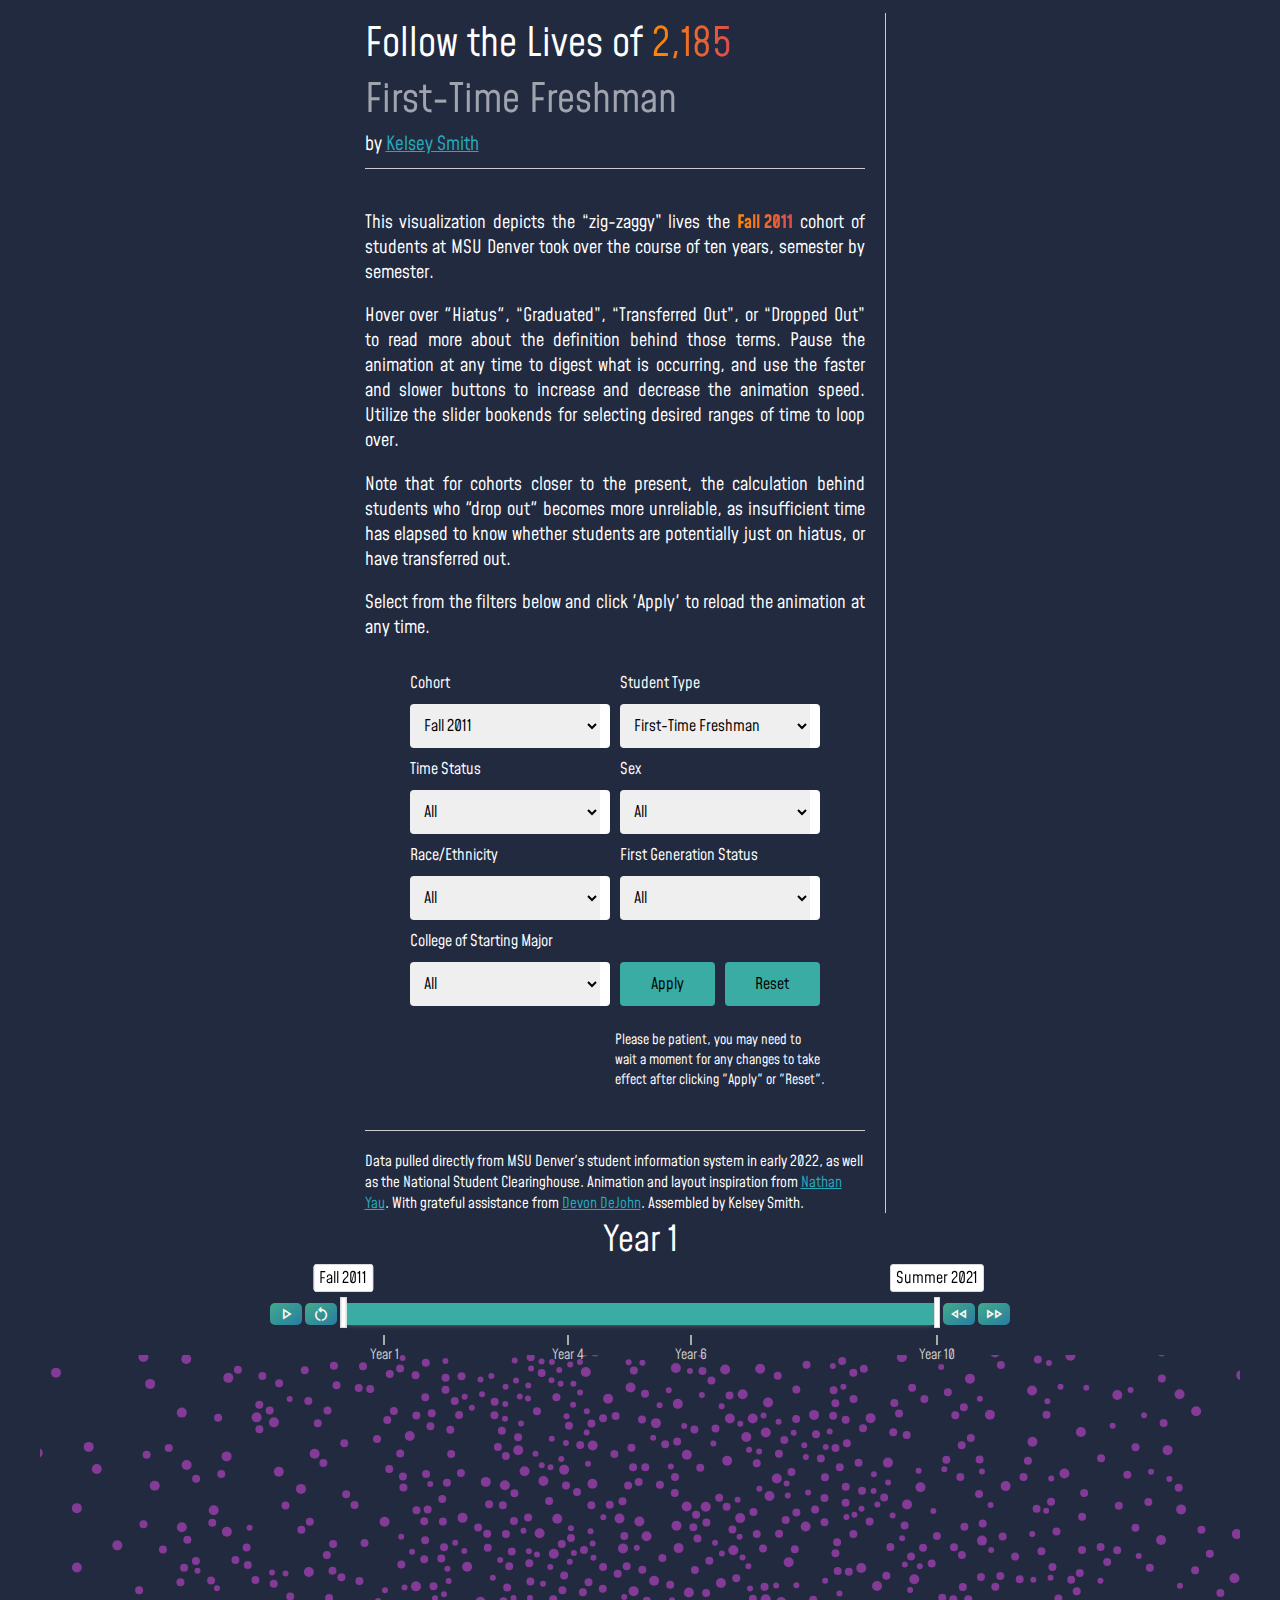
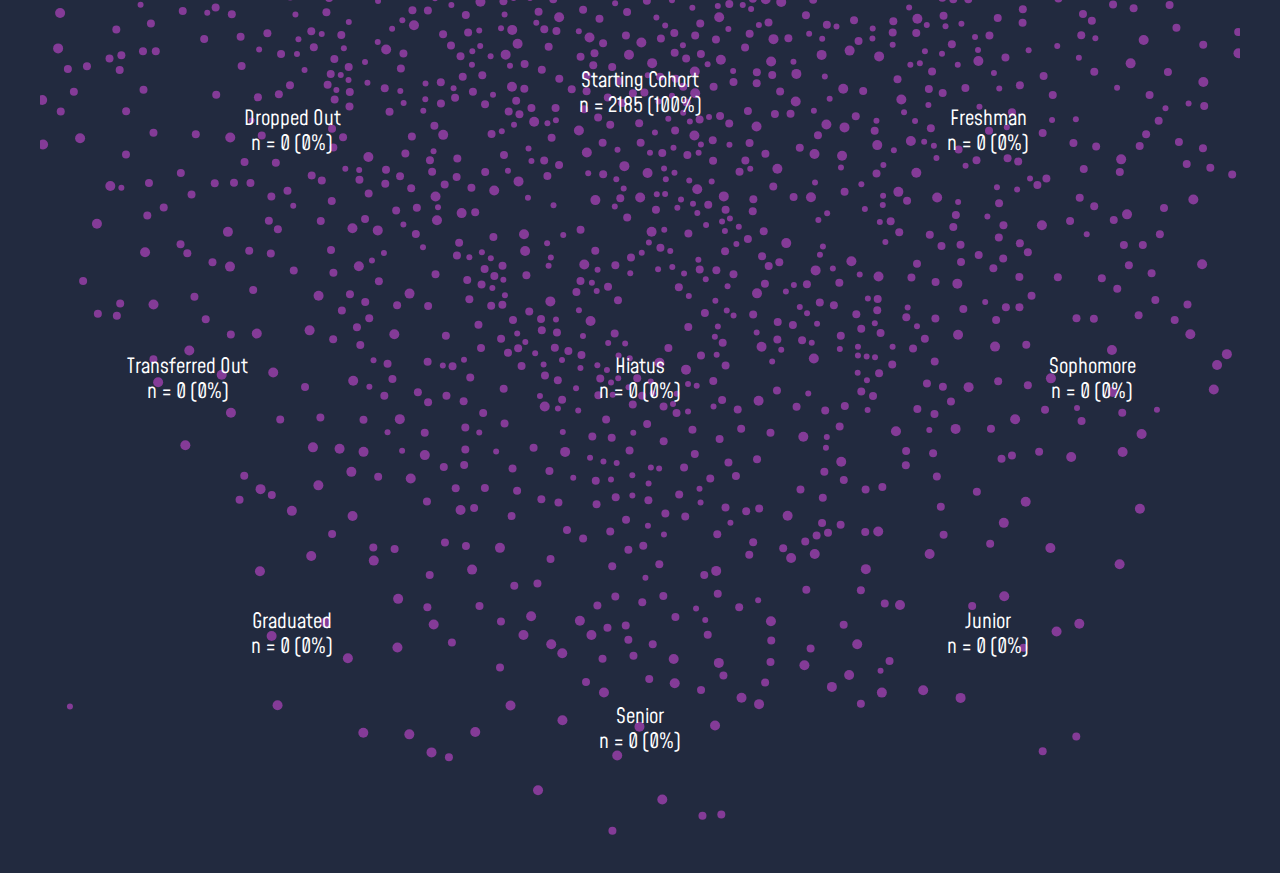
==== commit 44daa3b0: "separates out function files, cleans up code" ====
--- a/index.html
+++ b/index.html
@@ -110,7 +110,7 @@
         <option value="1GX">Unknown First Generation Status</option>
       </select>
       <!-- Row 7 -->
-      <div class="filter-headers">College of Major</div>
+      <div class="filter-headers">College of Starting Major</div>
       <div class="grid-spacer"></div>
       <div class="filter-headers"></div>
       <!-- Row 8 -->
@@ -123,9 +123,17 @@
         <option value="School of Hospitality">School of Hospitality</option>
       </select>
       <div class="grid-spacer"></div>
-      <button id="apply-button" onclick="resetAnimation()">Apply</button>
+      <button class="filter-button" onclick="resetAnimation()">Apply</button>
       <div class="grid-spacer"></div>
-      <button id="apply-button" onclick="resetDropdowns()">Reset</button>
+      <button class="filter-button" onclick="resetDropdowns()">Reset</button>
+    </div>
+    <div class="filter-headers">
+      <p style="color: white; font-size: 14px; width: 210px; margin-left: 250px;">Please be patient, you may
+        need
+        to
+        wait a moment
+        for any changes to take
+        effect after clicking "Apply" or "Reset".</p>
 
     </div>
 
@@ -173,11 +181,9 @@
   </div>
 </div>
 
-<!-- <script src="js/d3.v5.min.js"></script>
-<script src="js/moving_bubbles_script.js" type="text/javascript"></script> -->
-
 <script src="./js/nouislider.js" type="text/javascript"></script>
 <script src="./js/d3.v5.min.js" type="text/javascript"></script>
-<script src="./js/helper_functions.js" type="text/javascript"></script>
+<script src="./js/filter_functions.js" type="text/javascript"></script>
+<script src="./js/slider_functions.js" type="text/javascript"></script>
 <script src="./js/cohort_time_notes.js" type="text/javascript"></script>
 <script src="./js/moving_bubbles.js" type="text/javascript"></script>--- a/style/style.css
+++ b/style/style.css
@@ -1,4 +1,3 @@
-
 /* START: General page containers */
 
 body {
@@ -29,7 +28,7 @@
   position: absolute;
   border-top: 1px solid #ccc;
   padding-top: 20px;
-  top: 1100px;
+  top: 1130px;
   font-size: 15px;
   line-height: 1.4em;
   width: 500px;
@@ -198,12 +197,12 @@
   background-image: linear-gradient(to bottom right, #43AA8B, #277DA1);
   border: #277DA1;
 }
-#toggleId:hover, #slower:hover, #play:hover, #pause:hover, #reset:hover, #faster:hover{
+#toggleId:hover, #slower:hover, #play:hover, #pause:hover, #reset:hover, #faster:hover, .filter-button:hover{
   background-color: #ca7878;
   cursor: pointer;
   background-image: linear-gradient(to bottom right, #CE4257, #FF9B54);
 }
-#toggleId:active, #slower:active, #reset:active, #faster:active {
+#toggleId:active, #slower:active, #reset:active, #faster:active, .filter-button:active {
   transform: translateY(5px);
 }
 
@@ -240,7 +239,7 @@
   grid-column: span 3;
 }
 
-#apply-button {
+.filter-button {
   background-color: #3aaca4;
   font-family: 'Mohave', sans-serif;
   font-size: 16px;
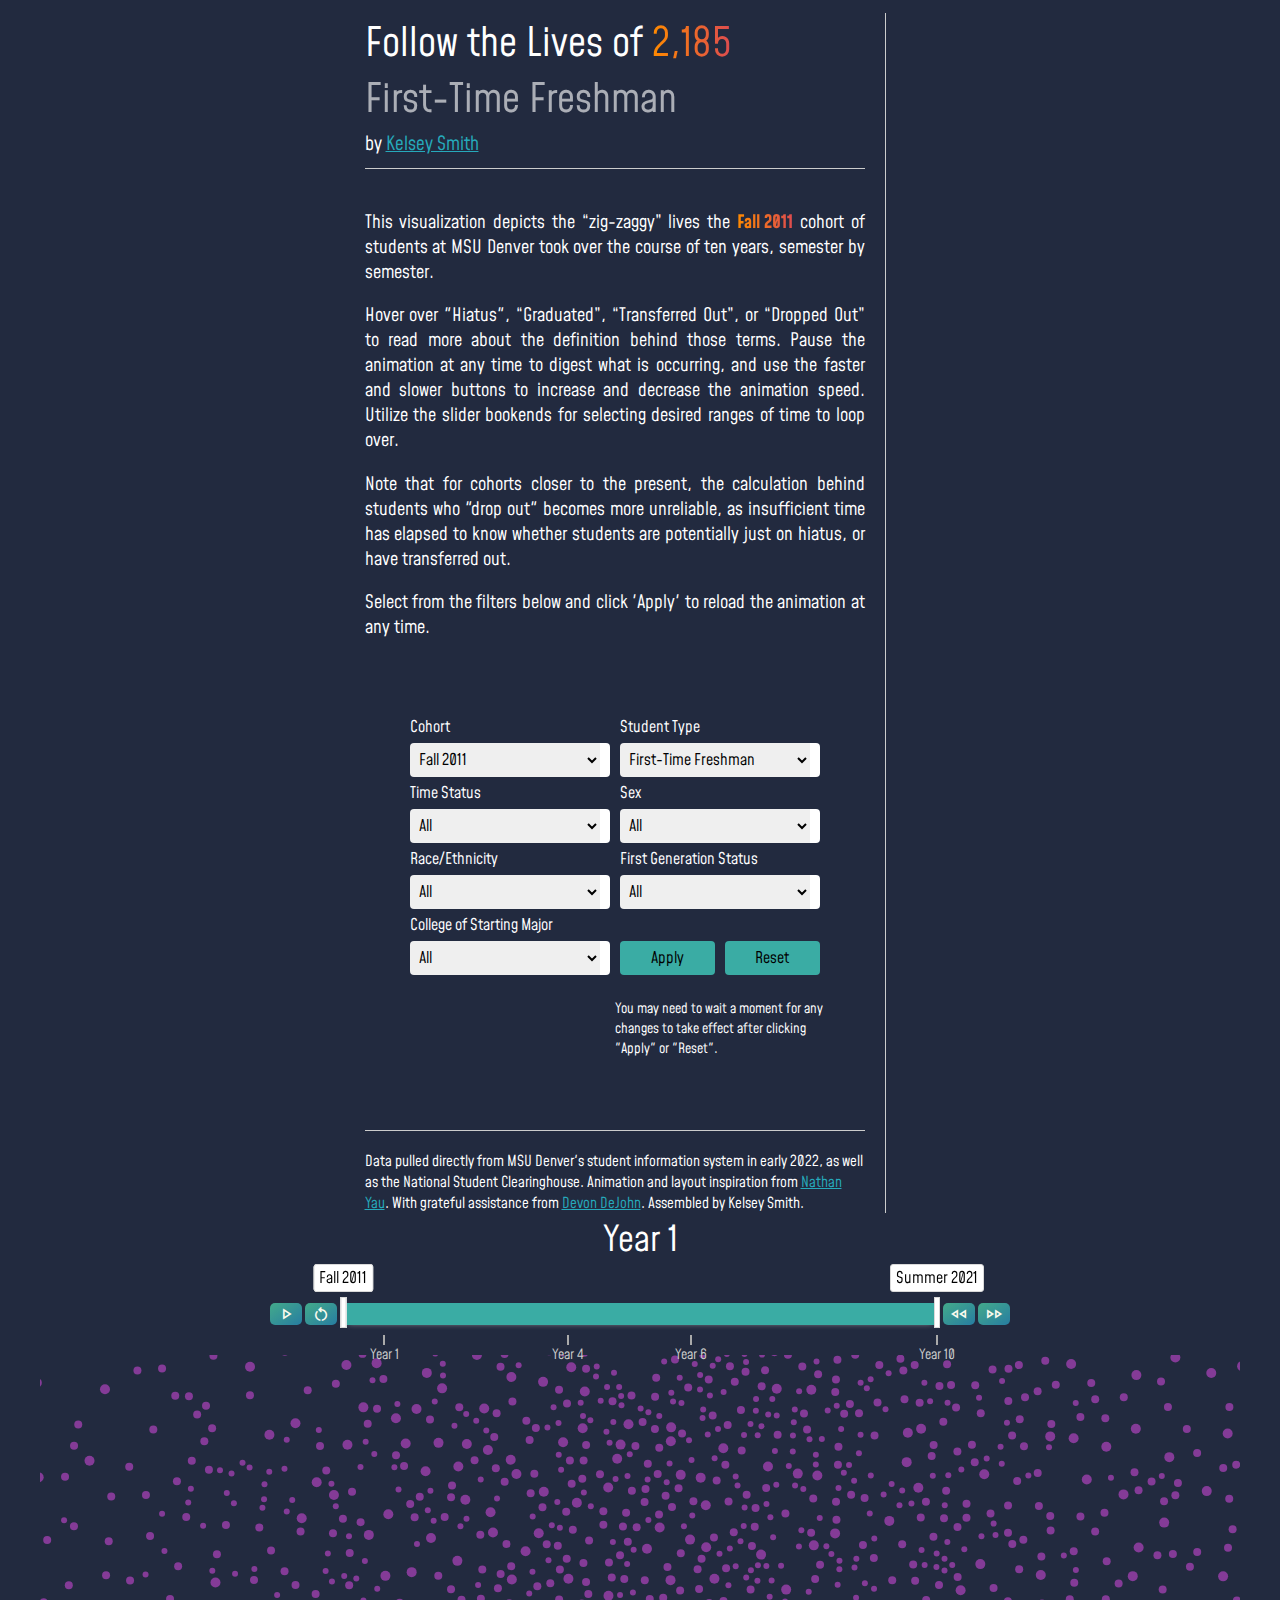
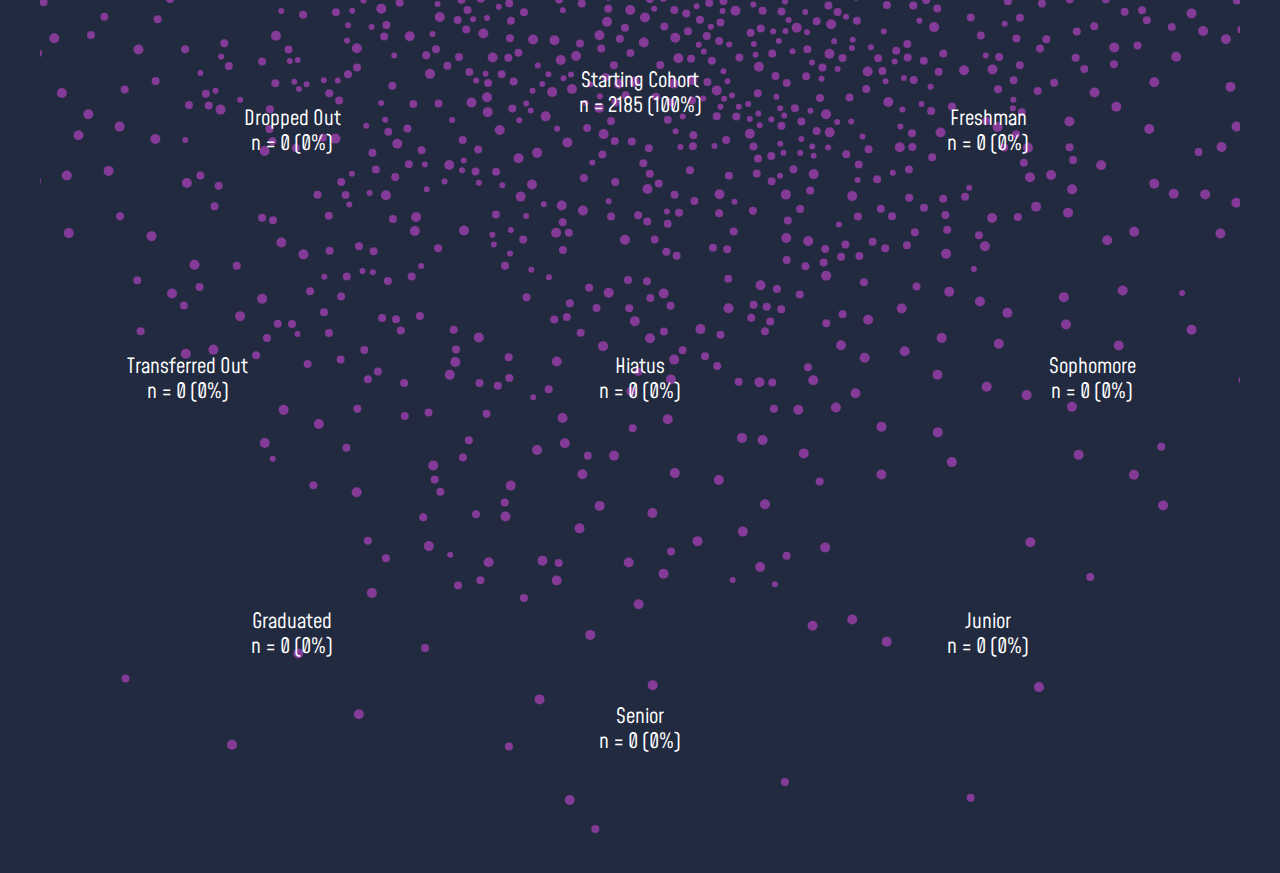
==== commit 484705b0: "modify dropdown menus size" ====
--- a/index.html
+++ b/index.html
@@ -47,7 +47,7 @@
         insufficient time has elapsed to know whether students are potentially just on hiatus, or have transferred out.
       </p>
       <p>Select from the filters below and click 'Apply' to reload the animation at any time.</p>
-    </h3>
+    </h3><br><br>
     <div id="filter-container">
       <!-- Row 1 -->
       <div class="filter-headers">Cohort</div>
@@ -128,7 +128,7 @@
       <button class="filter-button" onclick="resetDropdowns()">Reset</button>
     </div>
     <div class="filter-headers">
-      <p style="color: white; font-size: 14px; width: 210px; margin-left: 250px;">Please be patient, you may
+      <p style="color: white; font-size: 14px; width: 210px; margin-left: 250px;">You may
         need
         to
         wait a moment
--- a/style/style.css
+++ b/style/style.css
@@ -213,7 +213,7 @@
   display: grid;
   grid-template-columns: auto auto auto auto auto auto auto;
   column-gap: 5px;
-  row-gap: 10px;
+  row-gap: 5px;
   padding: 10px;
   justify-content: center;
 }
@@ -223,7 +223,7 @@
   font-family: 'Mohave', sans-serif;
   font-size: 16px;
   position: relative;
-  padding: 10px;
+  padding: 5px;
   border: none;
   border-right: 10px solid #fff;
   outline: none;
@@ -243,7 +243,7 @@
   background-color: #3aaca4;
   font-family: 'Mohave', sans-serif;
   font-size: 16px;
-  padding: 10px;
+  padding: 5px;
   border: none;
   outline: none;
   width: 95px;
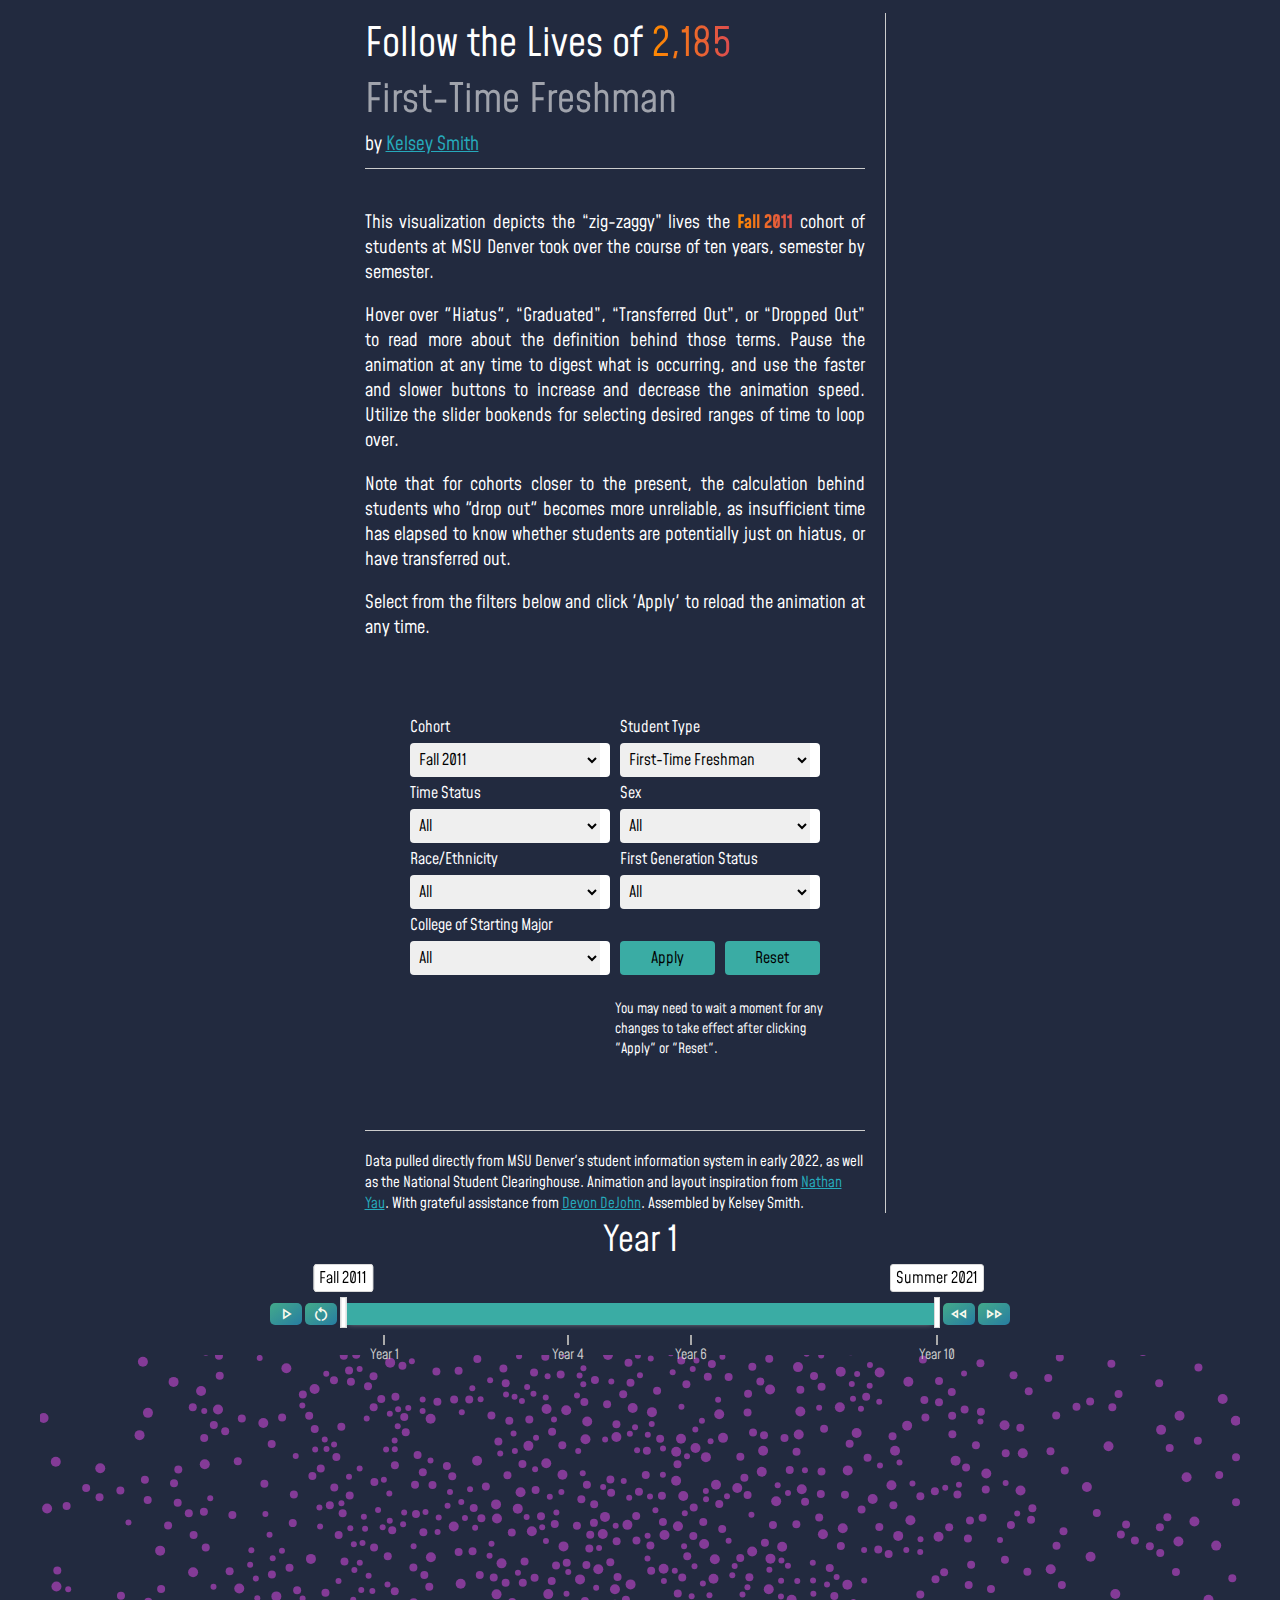
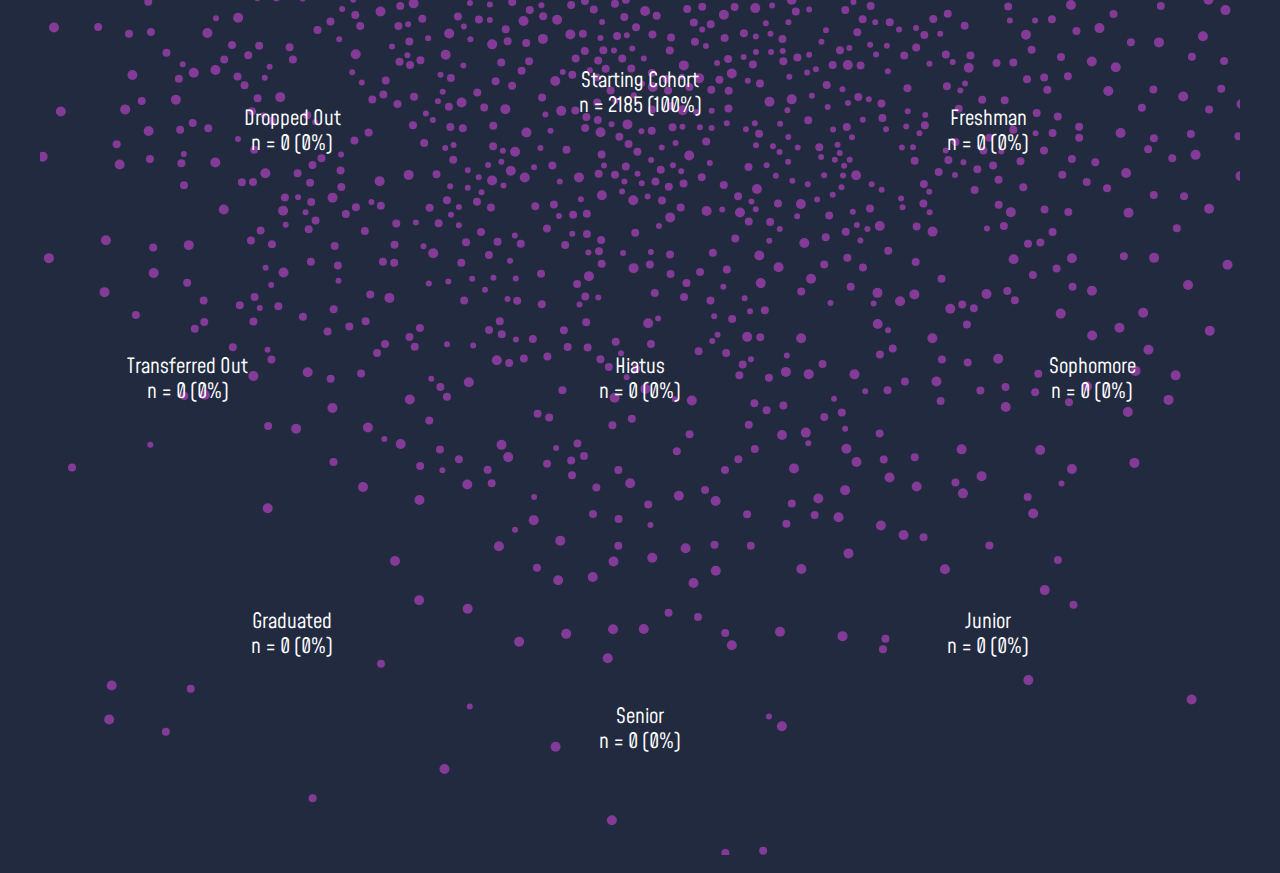
==== commit 908af172: "updates college coding" ====
--- a/index.html
+++ b/index.html
@@ -117,8 +117,8 @@
       <select id="select-college-of-major" class="drop-down-menu">
         <option value="All">All</option>
         <option value="College of Business">College of Business</option>
-        <option value="College Health Applied Science">College of Health and Applied Science</option>
-        <option value="College Letters Arts Sciences">College of Letters, Arts, and Sciences</option>
+        <option value="College of Health and Applied Science">College of Health and Applied Science</option>
+        <option value="College of Letters, Arts, and Sciences">College of Letters, Arts, and Sciences</option>
         <option value="School of Education">School of Education</option>
         <option value="School of Hospitality">School of Hospitality</option>
       </select>
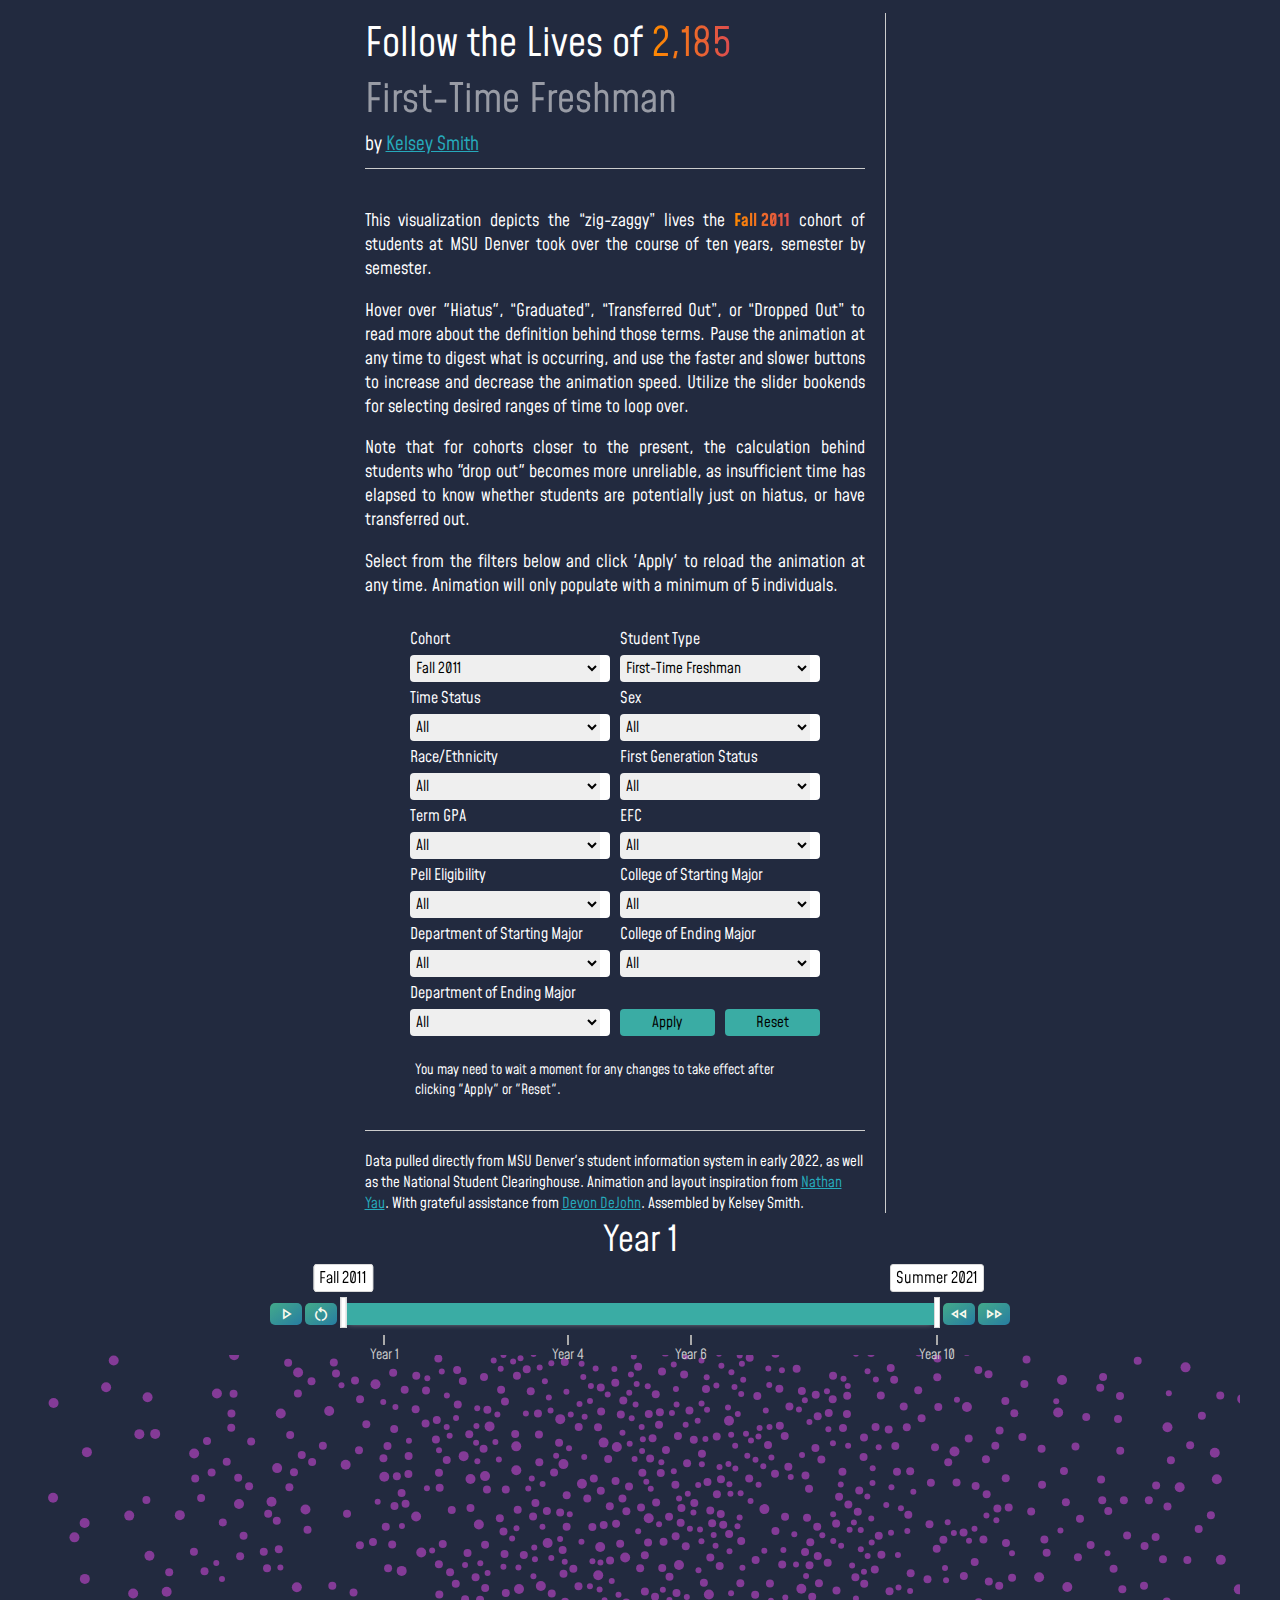
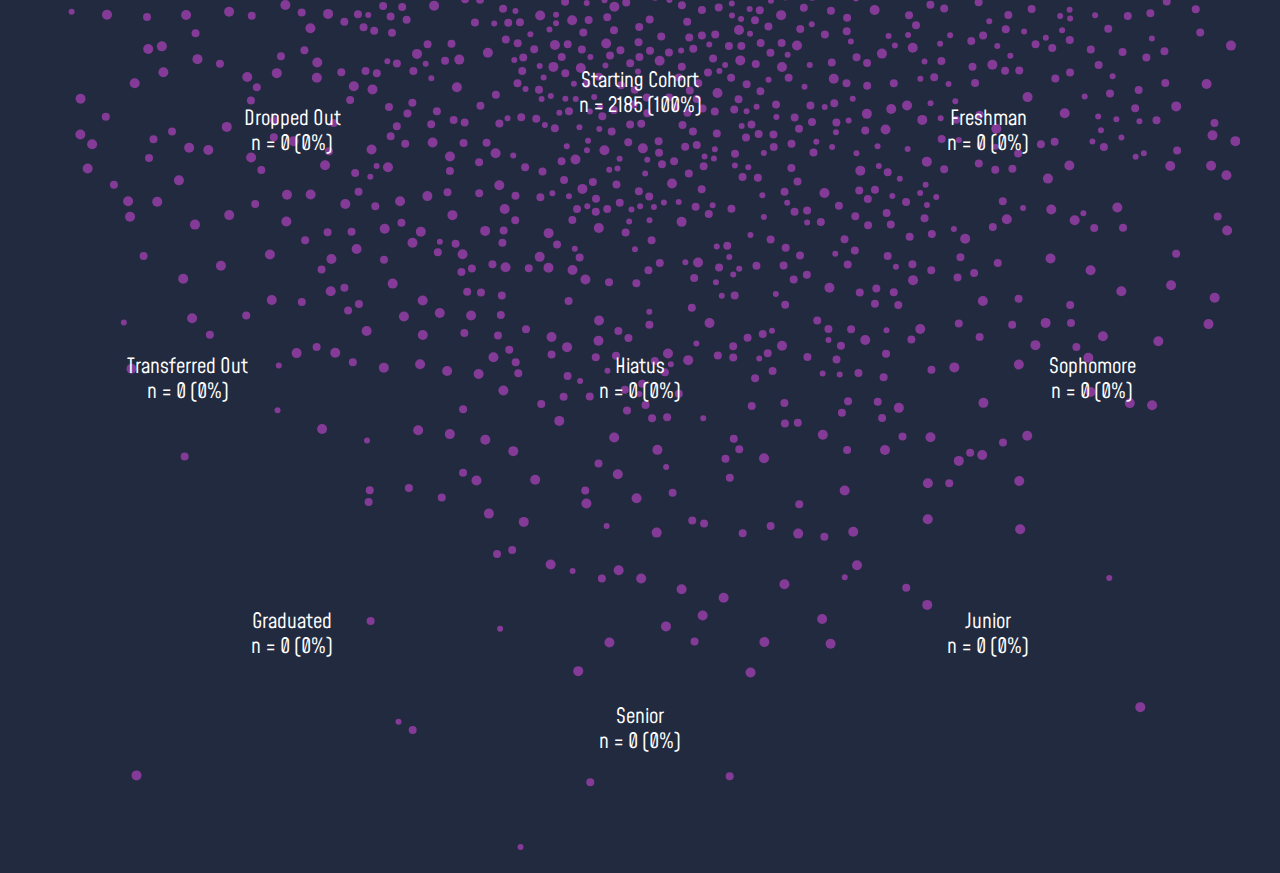
==== commit f79d6ef3: "modifies data wrangling, expands filtering" ====
--- a/index.html
+++ b/index.html
@@ -46,8 +46,9 @@
         as
         insufficient time has elapsed to know whether students are potentially just on hiatus, or have transferred out.
       </p>
-      <p>Select from the filters below and click 'Apply' to reload the animation at any time.</p>
-    </h3><br><br>
+      <p>Select from the filters below and click 'Apply' to reload the animation at any time. Animation will only
+        populate with a minimum of 5 individuals.</p>
+    </h3>
     <div id="filter-container">
       <!-- Row 1 -->
       <div class="filter-headers">Cohort</div>
@@ -110,31 +111,165 @@
         <option value="1GX">Unknown First Generation Status</option>
       </select>
       <!-- Row 7 -->
+      <div class="filter-headers">Term GPA</div>
+      <div class="grid-spacer"></div>
+      <div class="filter-headers">EFC</div>
+      <!-- Row 8 -->
+      <select id="select-term-gpa" class="drop-down-menu">
+        <option value="All">All</option>
+        <option value="0.0 - 2.0">0.0 - 2.0</option>
+        <option value="2.0+">2.0+</option>
+      </select>
+      <div class="grid-spacer"></div>
+      <select id="select-efc" class="drop-down-menu">
+        <option value="All">All</option>
+        <option value="$0 - $3600">$0 - $3600</option>
+        <option value="$3600+">$3600+</option>
+        <option value="Unknown EFC">Unknown EFC</option>
+      </select>
+      <!-- Row 9 -->
+      <div class="filter-headers">Pell Eligibility</div>
+      <div class="grid-spacer"></div>
       <div class="filter-headers">College of Starting Major</div>
-      <div class="grid-spacer"></div>
-      <div class="filter-headers"></div>
-      <!-- Row 8 -->
+      <!-- Row 10 -->
+      <select id="select-pell-eligibility" class="drop-down-menu">
+        <option value="All">All</option>
+        <option value="Pell Eligible">Pell Eligible</option>
+        <option value="Not Pell Eligible">Not Pell Eligible</option>
+      </select>
+      <div class="grid-spacer"></div>
       <select id="select-college-of-major" class="drop-down-menu">
         <option value="All">All</option>
         <option value="College of Business">College of Business</option>
-        <option value="College of Health and Applied Science">College of Health and Applied Science</option>
-        <option value="College of Letters, Arts, and Sciences">College of Letters, Arts, and Sciences</option>
+        <option value="College Health Applied Science">College of Health and Applied Science</option>
+        <option value="College Letters Arts Sciences">College of Letters, Arts, and Sciences</option>
         <option value="School of Education">School of Education</option>
         <option value="School of Hospitality">School of Hospitality</option>
       </select>
+      <!-- Row 11 -->
+      <div class="filter-headers">Department of Starting Major</div>
+      <div class="grid-spacer"></div>
+      <div class="filter-headers">College of Ending Major</div>
+      <!-- Row 12 -->
+      <select id="select-department-of-major" class="drop-down-menu">
+        <option value="All">All</option>
+        <option value="Accounting">Accounting</option>
+        <option value="Advanced Manufacturing/Industrial Design">Advanced Manufacturing/Industrial Design</option>
+        <option value="Africana Studies">Africana Studies</option>
+        <option value="Art">Art</option>
+        <option value="Aviation & Aerospace Science">Aviation & Aerospace Science</option>
+        <option value="Biology">Biology</option>
+        <option value="Chemistry">Chemistry</option>
+        <option value="Chicana/o Studies">Chicana/o Studies</option>
+        <option value="College of Business">College of Business</option>
+        <option value="Communication Studies">Communication Studies</option>
+        <option value="Computer Information Systems">Computer Information Systems</option>
+        <option value="Computer Sciences">Computer Sciences</option>
+        <option value="Criminal Justice & Criminology">Criminal Justice & Criminology</option>
+        <option value="Earth and Atmospheric Sciences">Earth and Atmospheric Sciences</option>
+        <option value="Economics">Economics</option>
+        <option value="Engineering and Engineering Technology">Engineering and Engineering Technology</option>
+        <option value="English">English</option>
+        <option value="Finance">Finance</option>
+        <option value="Gender Institute for Teaching and Advocacy">Gender Institute for Teaching and Advocacy</option>
+        <option value="Health Professions">Health Professions</option>
+        <option value="History">History</option>
+        <option value="Hospitality, Tourism, & Events">Hospitality, Tourism, & Events</option>
+        <option value="Human Performance and Sport">Human Performance and Sport</option>
+        <option value="Human Services Professions">Human Services Professions</option>
+        <option value="Individualized Degree Program">Individualized Degree Program</option>
+        <option value="Journalism and Tech Com">Journalism and Tech Com</option>
+        <option value="Management">Management</option>
+        <option value="Marketing">Marketing</option>
+        <option value="Mathematics & Statistics">Mathematics & Statistics</option>
+        <option value="Modern Languages">Modern Languages</option>
+        <option value="Music">Music</option>
+        <option value="Nursing">Nursing</option>
+        <option value="Nutrition">Nutrition</option>
+        <option value="Philsophy">Philsophy</option>
+        <option value="Physics">Physics</option>
+        <option value="Political Science">Political Science</option>
+        <option value="Psychology">Psychology</option>
+        <option value="School of Education">School of Education</option>
+        <option value="Social Work">Social Work</option>
+        <option value="Sociology and Anthropology">Sociology and Anthropology</option>
+        <option value="Speech, Language, Hearing Sci">Speech, Language, and Hearing Sciences</option>
+        <option value="Theatre and Dance">Theatre and Dance</option>
+        <option value="Undeclared">Undeclared</option>
+      </select>
+      <div class="grid-spacer"></div>
+      <select id="select-college-of-ending-major" class="drop-down-menu">
+        <option value="All">All</option>
+        <option value="College of Business">College of Business</option>
+        <option value="College Health Applied Science">College of Health and Applied Science</option>
+        <option value="College Letters Arts Sciences">College of Letters, Arts, and Sciences</option>
+        <option value="School of Education">School of Education</option>
+        <option value="School of Hospitality">School of Hospitality</option>
+      </select>
+
+      <!-- Row 13 -->
+      <div class="filter-headers">Department of Ending Major</div>
+      <div class="grid-spacer"></div>
+      <div class="filter-headers"></div>
+
+      <!-- Row 14 -->
+      <select id="select-department-of-ending-major" class="drop-down-menu">
+        <option value="All">All</option>
+        <option value="Accounting">Accounting</option>
+        <option value="Advanced Manufacturing/Industrial Design">Advanced Manufacturing/Industrial Design</option>
+        <option value="Africana Studies">Africana Studies</option>
+        <option value="Art">Art</option>
+        <option value="Aviation & Aerospace Science">Aviation & Aerospace Science</option>
+        <option value="Biology">Biology</option>
+        <option value="Chemistry">Chemistry</option>
+        <option value="Chicana/o Studies">Chicana/o Studies</option>
+        <option value="College of Business">College of Business</option>
+        <option value="Communication Studies">Communication Studies</option>
+        <option value="Computer Information Systems">Computer Information Systems</option>
+        <option value="Computer Sciences">Computer Sciences</option>
+        <option value="Criminal Justice & Criminology">Criminal Justice & Criminology</option>
+        <option value="Earth and Atmospheric Sciences">Earth and Atmospheric Sciences</option>
+        <option value="Economics">Economics</option>
+        <option value="Engineering and Engineering Technology">Engineering and Engineering Technology</option>
+        <option value="English">English</option>
+        <option value="Finance">Finance</option>
+        <option value="Gender Institute for Teaching and Advocacy">Gender Institute for Teaching and Advocacy</option>
+        <option value="Health Professions">Health Professions</option>
+        <option value="History">History</option>
+        <option value="Hospitality, Tourism, & Events">Hospitality, Tourism, & Events</option>
+        <option value="Human Performance and Sport">Human Performance and Sport</option>
+        <option value="Human Services Professions">Human Services Professions</option>
+        <option value="Individualized Degree Program">Individualized Degree Program</option>
+        <option value="Journalism and Tech Com">Journalism and Tech Com</option>
+        <option value="Management">Management</option>
+        <option value="Marketing">Marketing</option>
+        <option value="Mathematics & Statistics">Mathematics & Statistics</option>
+        <option value="Modern Languages">Modern Languages</option>
+        <option value="Music">Music</option>
+        <option value="Nursing">Nursing</option>
+        <option value="Nutrition">Nutrition</option>
+        <option value="Philsophy">Philsophy</option>
+        <option value="Physics">Physics</option>
+        <option value="Political Science">Political Science</option>
+        <option value="Psychology">Psychology</option>
+        <option value="School of Education">School of Education</option>
+        <option value="Social Work">Social Work</option>
+        <option value="Sociology and Anthropology">Sociology and Anthropology</option>
+        <option value="Speech, Language, Hearing Sci">Speech, Language, and Hearing Sciences</option>
+        <option value="Theatre and Dance">Theatre and Dance</option>
+        <option value="Undeclared">Undeclared</option>
+      </select>
       <div class="grid-spacer"></div>
       <button class="filter-button" onclick="resetAnimation()">Apply</button>
       <div class="grid-spacer"></div>
       <button class="filter-button" onclick="resetDropdowns()">Reset</button>
     </div>
+
+
+
     <div class="filter-headers">
-      <p style="color: white; font-size: 14px; width: 210px; margin-left: 250px;">You may
-        need
-        to
-        wait a moment
-        for any changes to take
-        effect after clicking "Apply" or "Reset".</p>
-
+      <p style="color: white; font-size: 14px; width: 400px; margin-left: 50px;">You may
+        need to wait a moment for any changes to take effect after clicking "Apply" or "Reset".</p>
     </div>
 
     <div id="source">
@@ -185,5 +320,4 @@
 <script src="./js/d3.v5.min.js" type="text/javascript"></script>
 <script src="./js/filter_functions.js" type="text/javascript"></script>
 <script src="./js/slider_functions.js" type="text/javascript"></script>
-<script src="./js/cohort_time_notes.js" type="text/javascript"></script>
 <script src="./js/moving_bubbles.js" type="text/javascript"></script>--- a/style/style.css
+++ b/style/style.css
@@ -62,6 +62,9 @@
   font-size: 1.3em;
   fill: #fff;
 }
+p {
+  font-size: 0.95em;
+}
 h1 {
 	font-size: 2.5em;
 	padding: 3px 0px;
@@ -221,9 +224,9 @@
 /* Drop-down menu */
 .drop-down-menu {
   font-family: 'Mohave', sans-serif;
-  font-size: 16px;
+  font-size: 15px;
   position: relative;
-  padding: 5px;
+  padding: 2px;
   border: none;
   border-right: 10px solid #fff;
   outline: none;
@@ -242,8 +245,8 @@
 .filter-button {
   background-color: #3aaca4;
   font-family: 'Mohave', sans-serif;
-  font-size: 16px;
-  padding: 5px;
+  font-size: 15px;
+  padding: 2px;
   border: none;
   outline: none;
   width: 95px;
